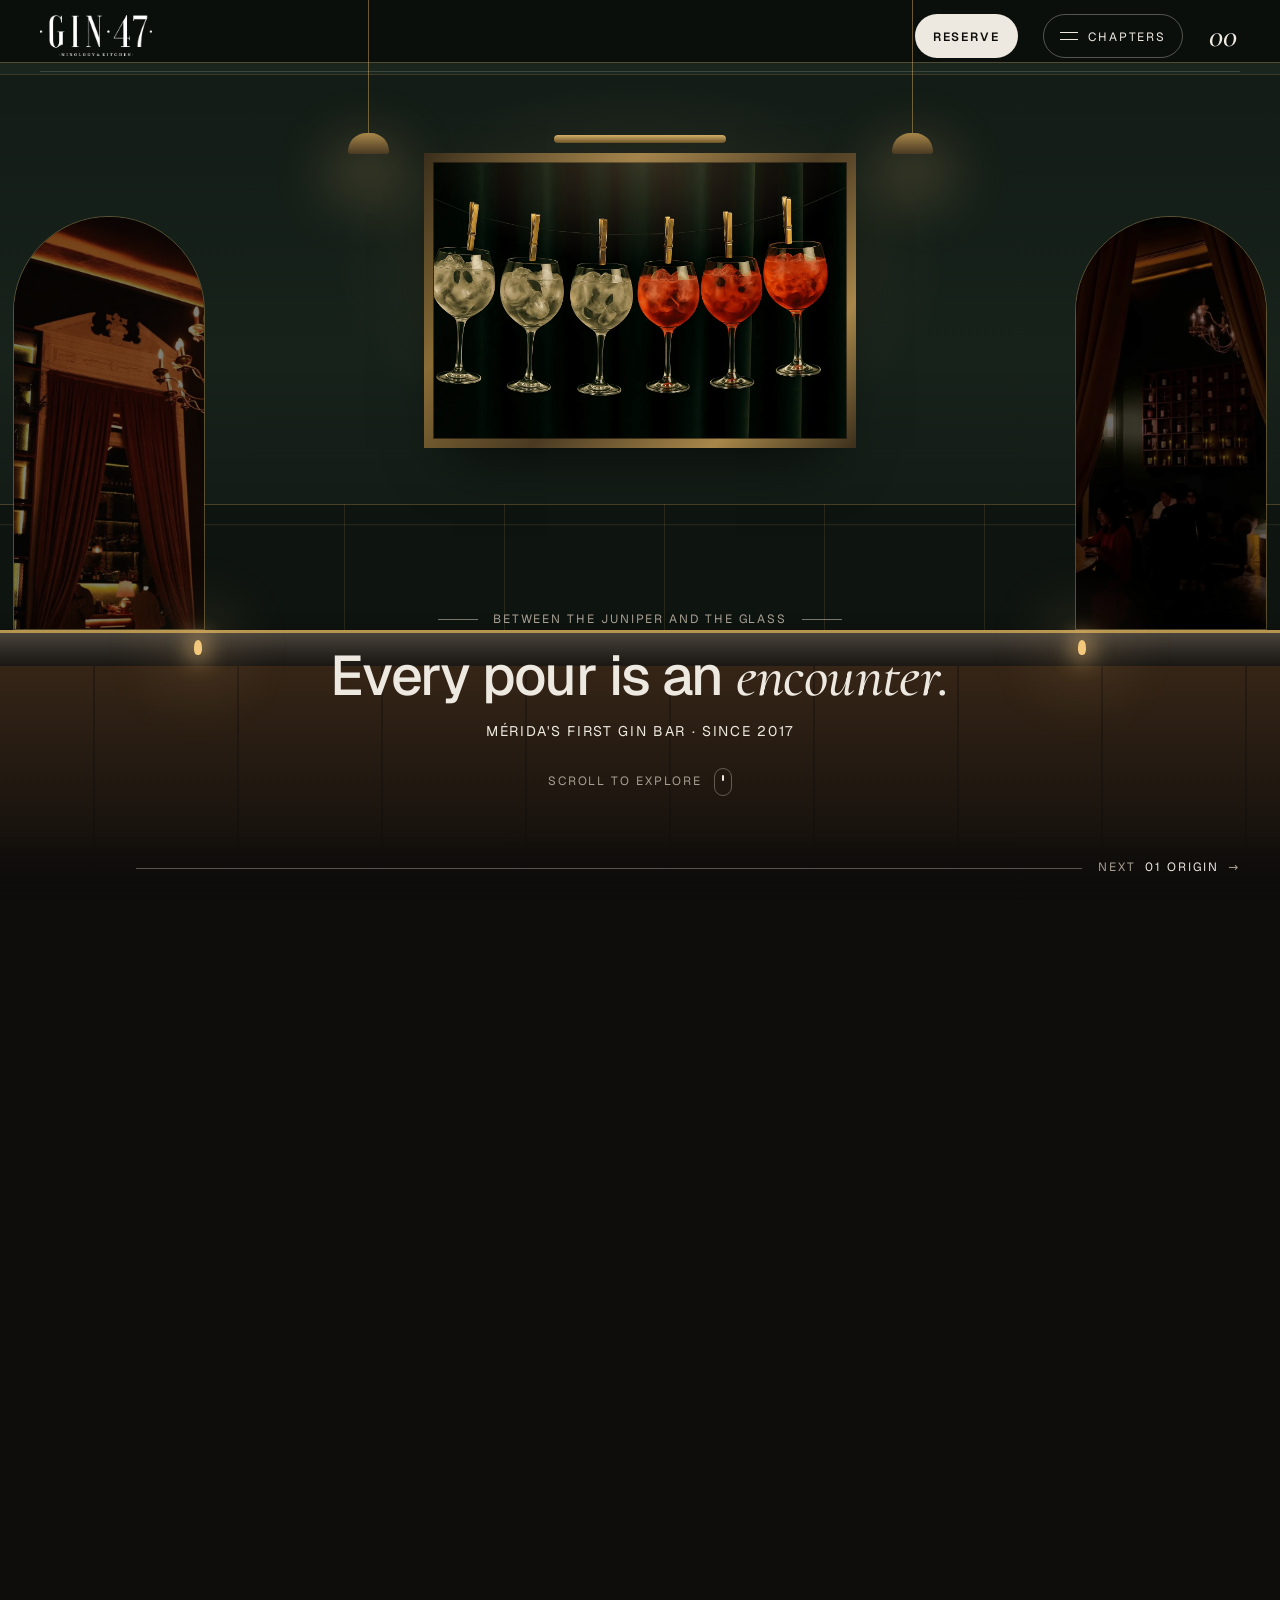
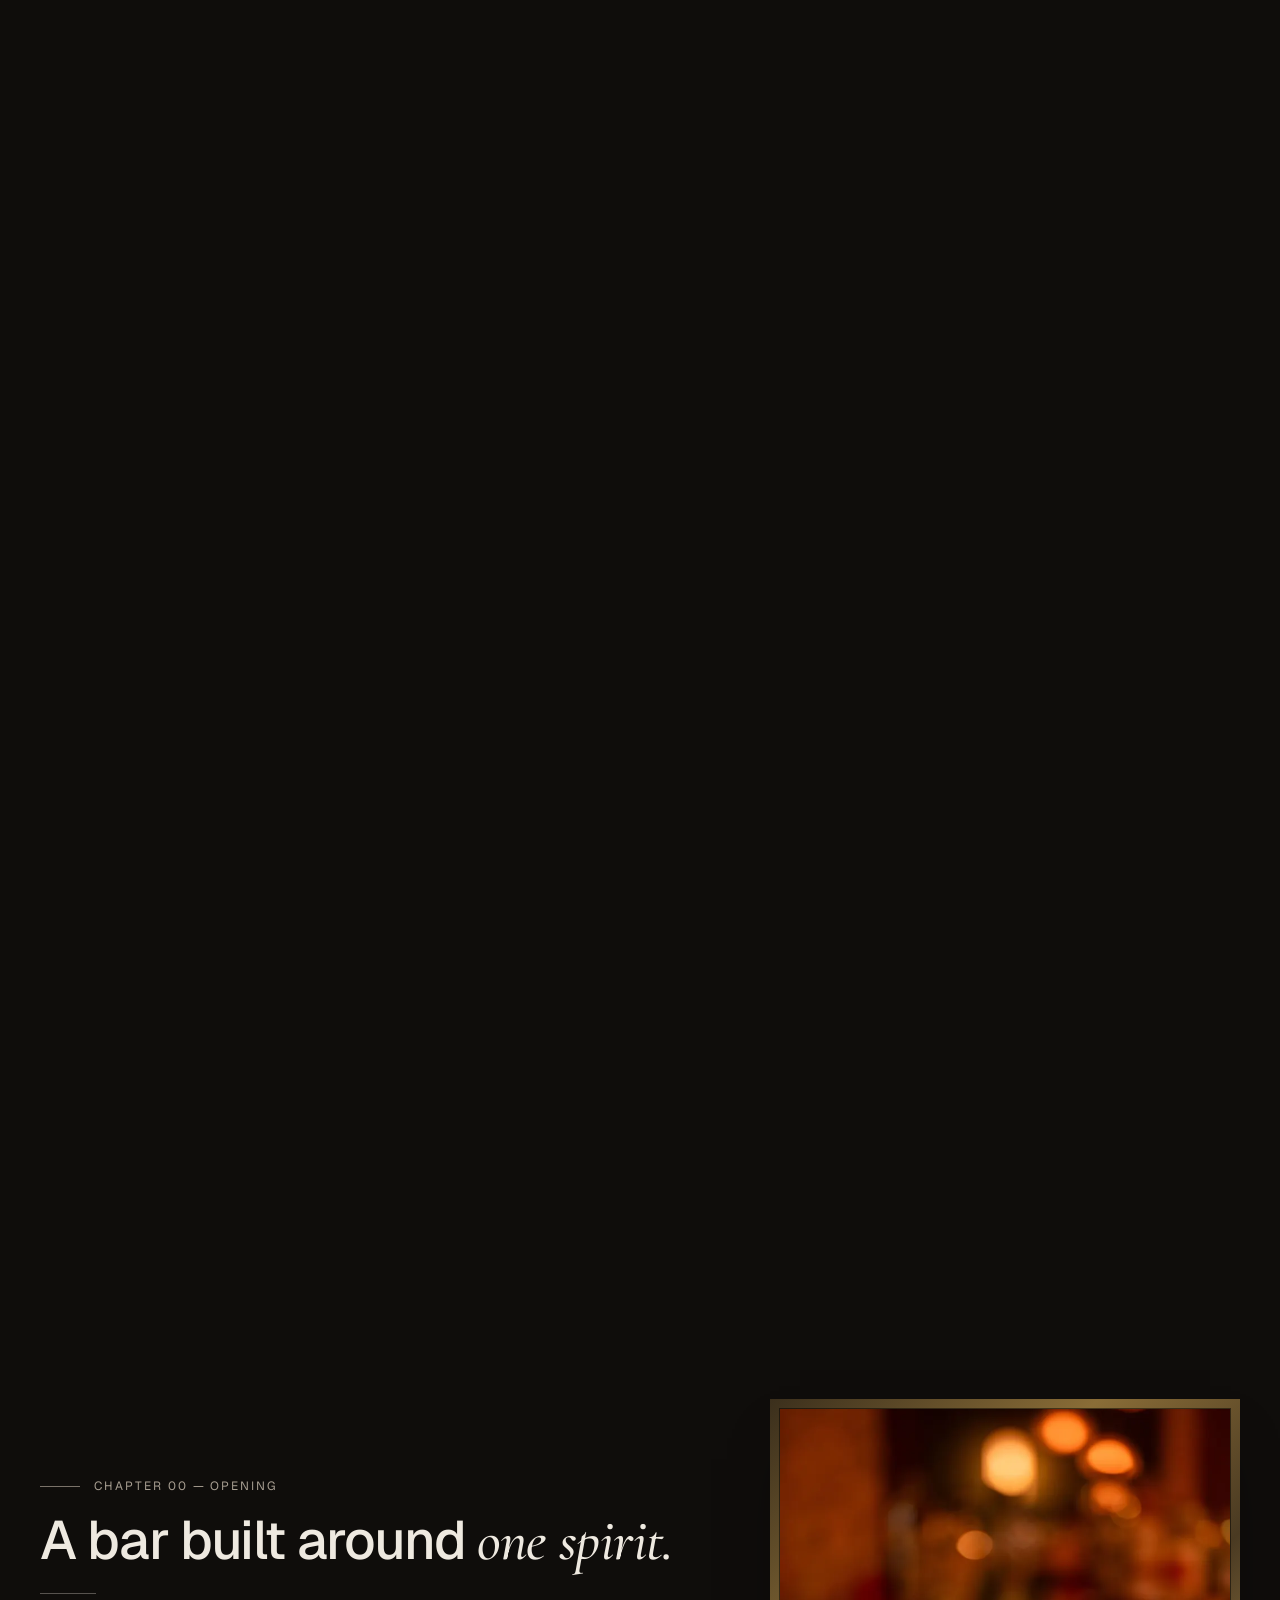
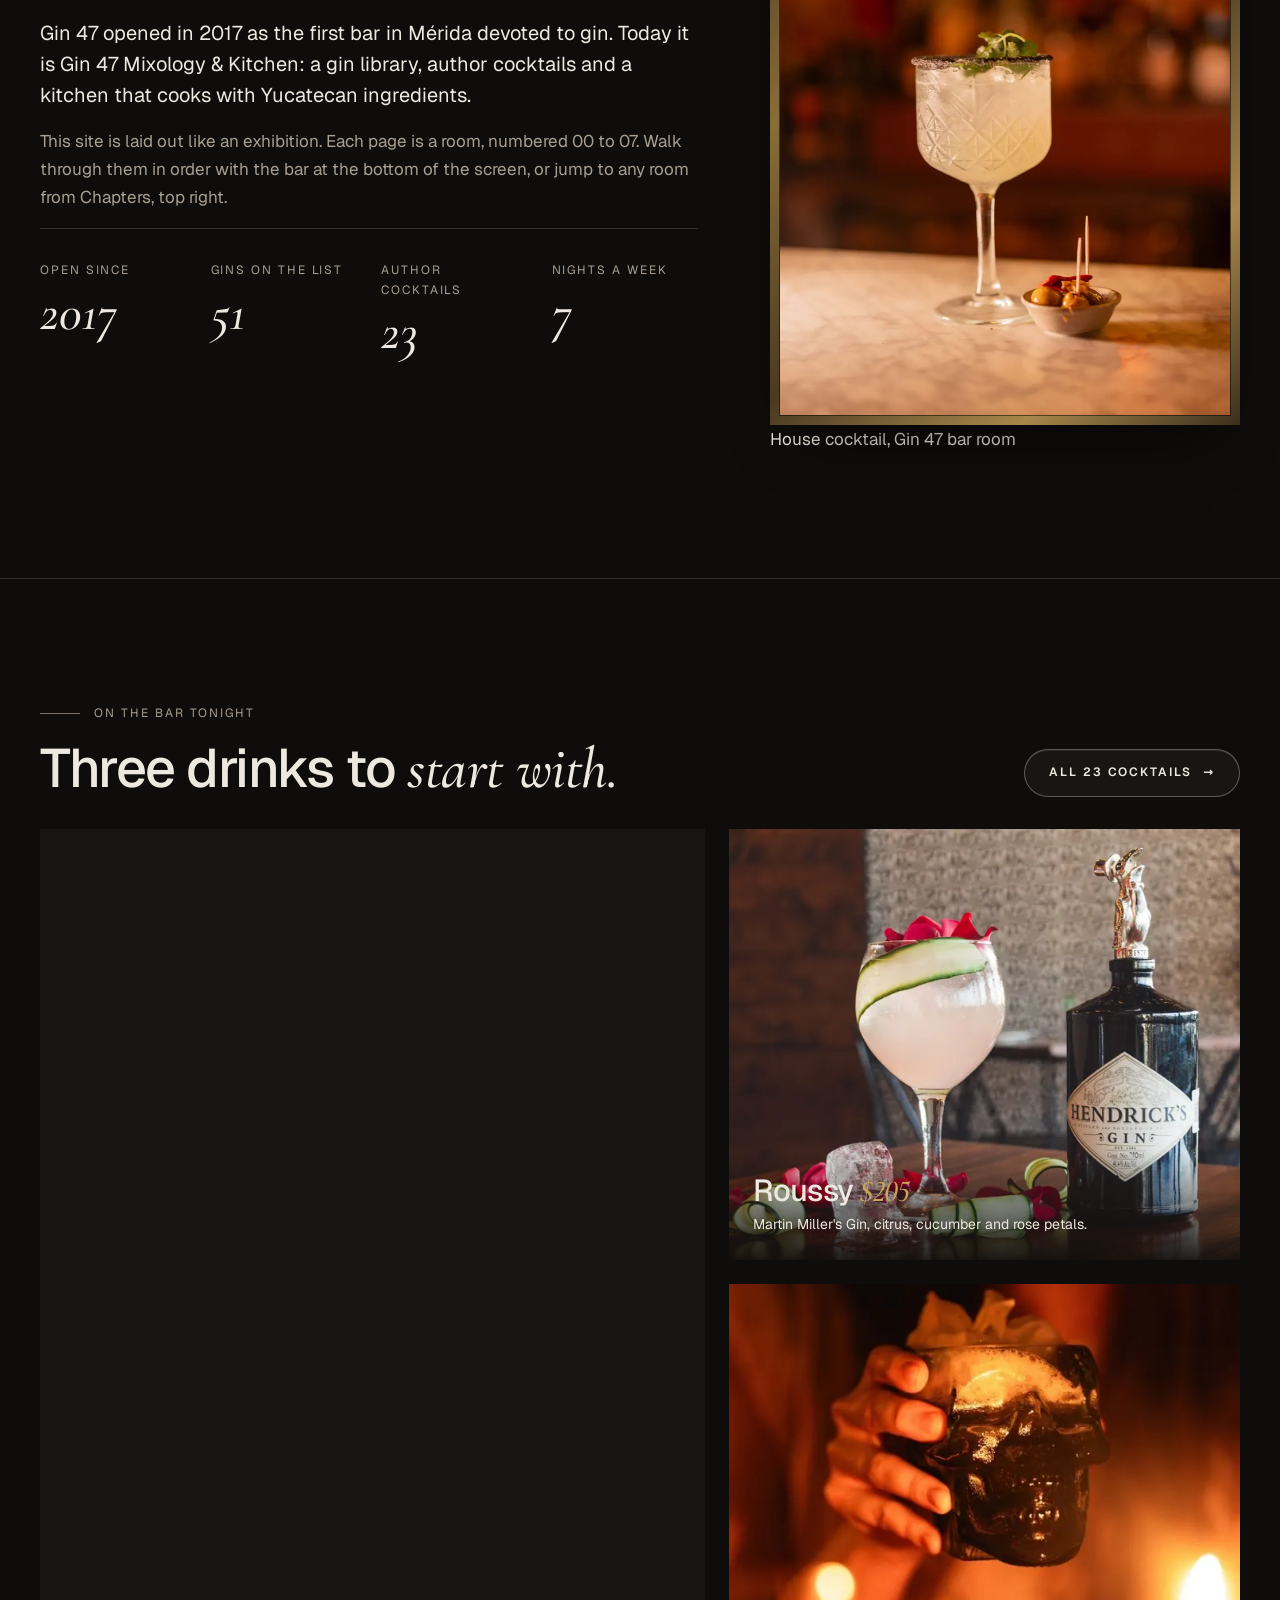
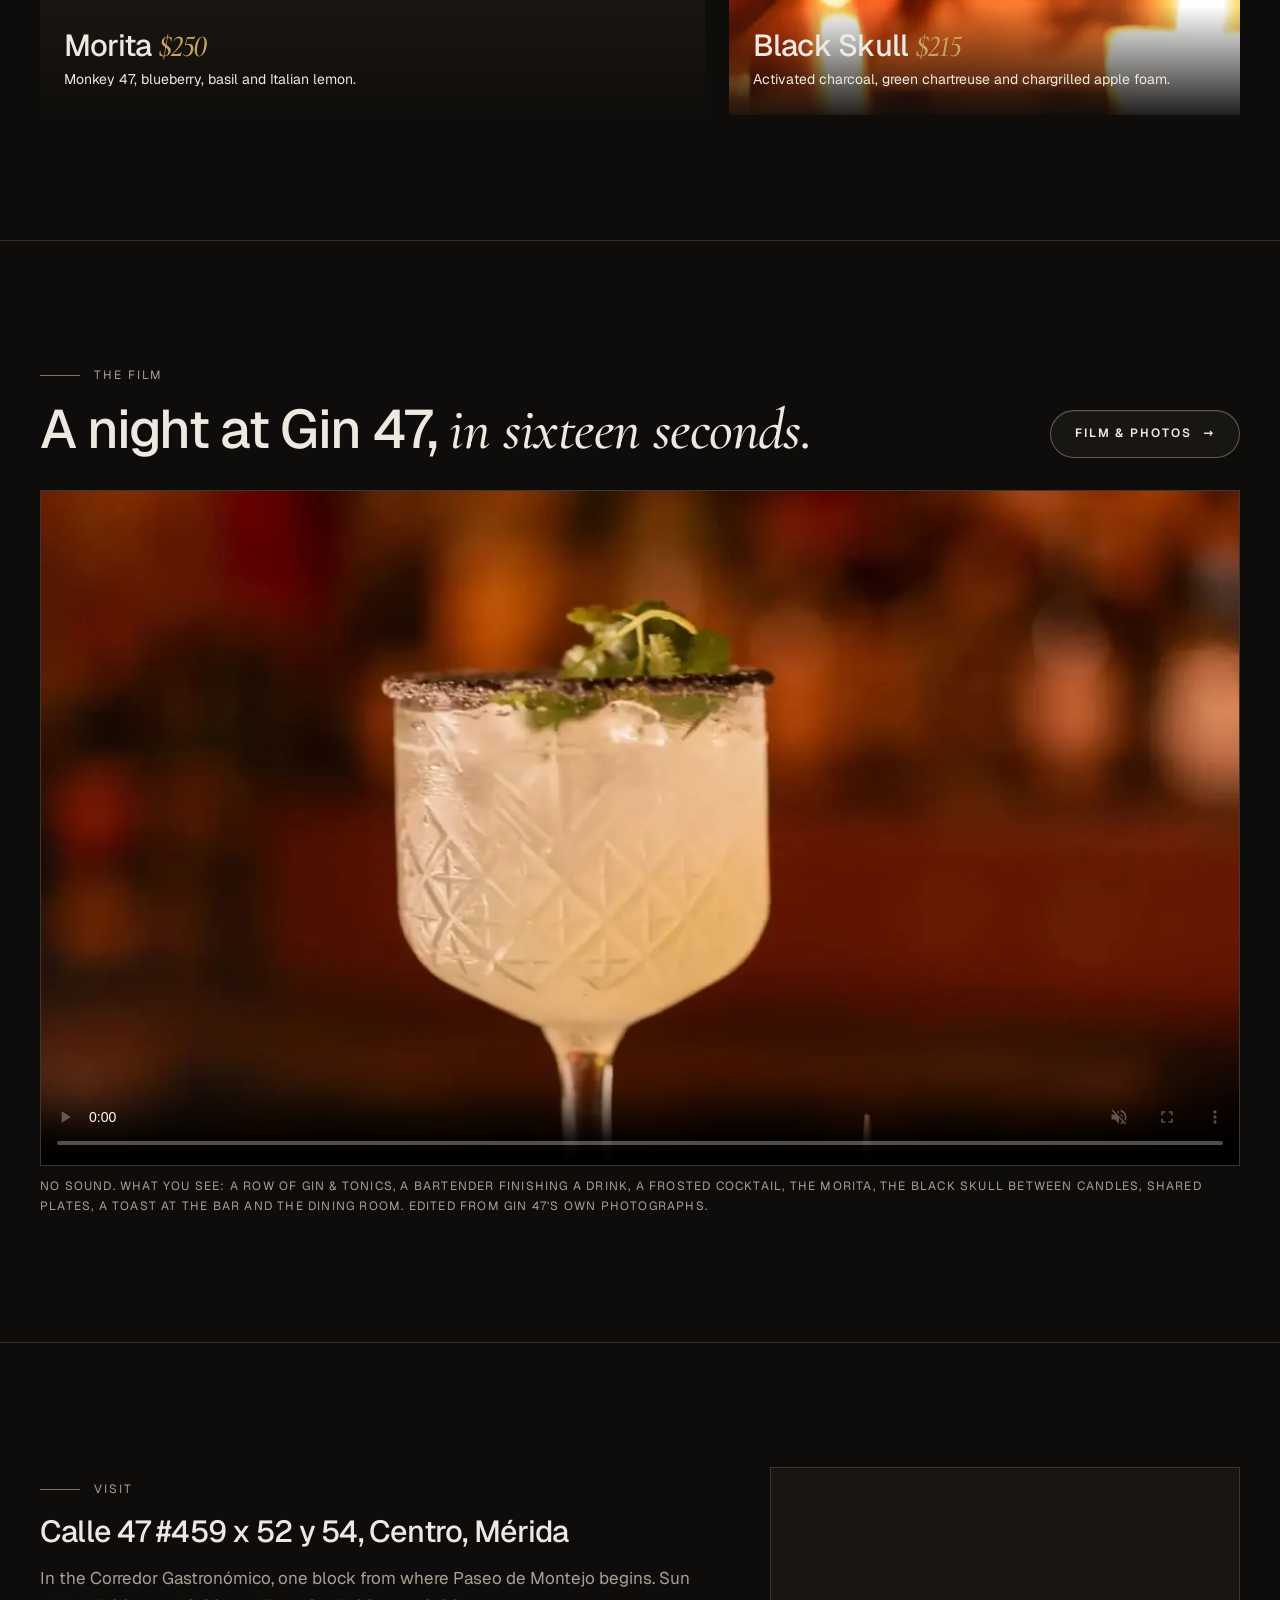
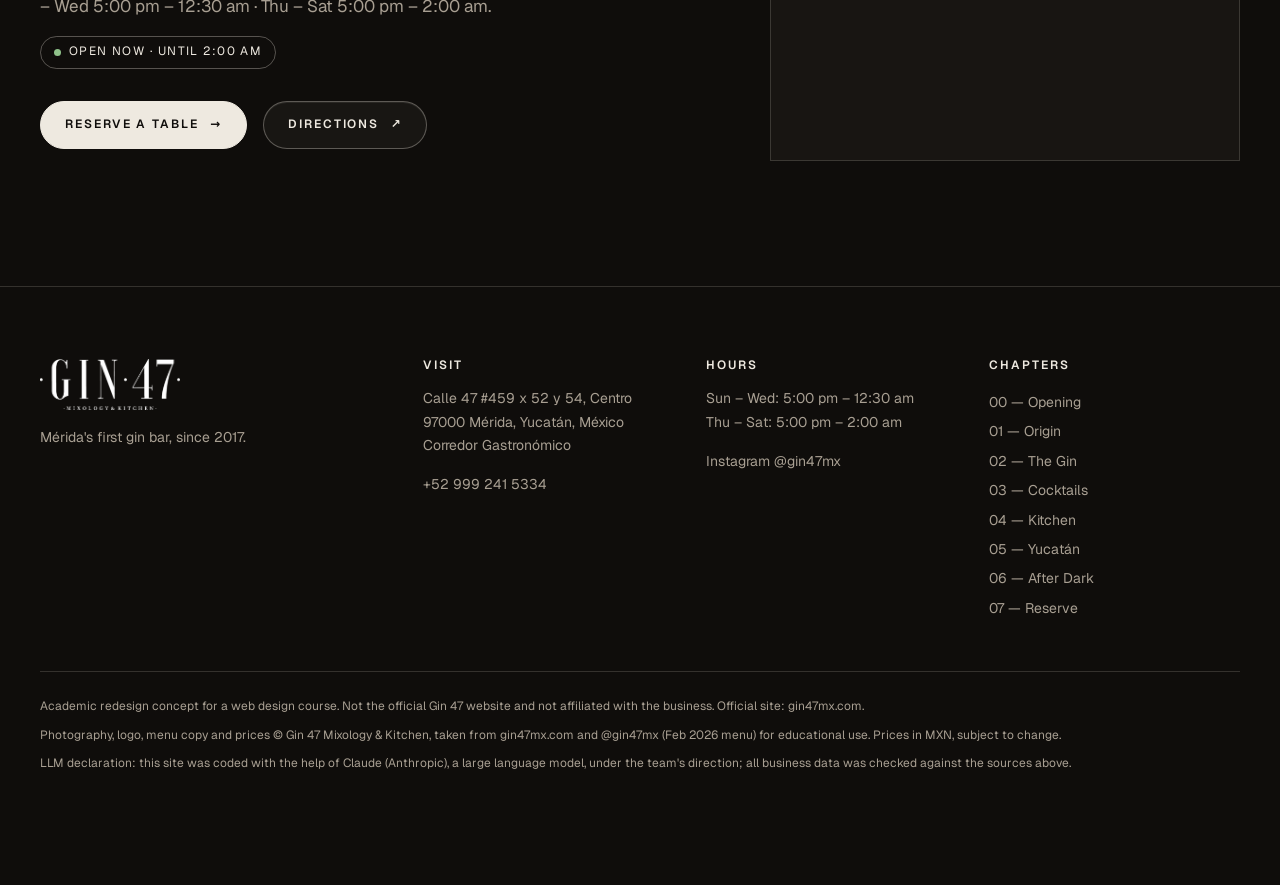
==== index.html @ bc549ab1 "Gin 47 website: 8-page course concept (HTML/CSS/JS)" ====
<!DOCTYPE html>
<html lang="en">
<head>
<meta charset="utf-8">
<meta name="viewport" content="width=device-width, initial-scale=1">
<meta name="robots" content="noindex"><!-- course concept: keep it out of search so it never competes with gin47mx.com -->
<title>Gin 47 — Mixology &amp; Kitchen in Mérida, Yucatán</title>
<meta name="description" content="Gin 47 is Mérida&#x27;s first gin bar, open since 2017: 51 gins, author cocktails and a kitchen on Calle 47, Corredor Gastronómico.">
<meta name="theme-color" content="#0f0d0b">
<meta property="og:title" content="Gin 47 — Mixology &amp; Kitchen in Mérida, Yucatán">
<meta property="og:description" content="Gin 47 is Mérida&#x27;s first gin bar, open since 2017: 51 gins, author cocktails and a kitchen on Calle 47, Corredor Gastronómico.">
<meta property="og:type" content="website">
<link rel="icon" href="img/favicon.png" type="image/png">
<link rel="preload" href="fonts/geist-var.woff2" as="font" type="font/woff2" crossorigin>
<link rel="stylesheet" href="css/styles.css">
<script>document.documentElement.classList.add('js');</script>
</head>
<body data-chapter="00">
<a class="skip-link" href="#main">Skip to content</a>
<div class="preloader" aria-hidden="true">
  <div class="preloader__top"><span>Gin 47®</span><span>Since 2017</span></div>
  <div class="preloader__inner">
    <p class="eyebrow eyebrow--both">Opening the bar</p>
    <p class="preloader__mark">Gin<em>·</em>47</p>
  </div>
  <p class="preloader__count"><span data-count>0</span><small>%</small></p>
</div>
<header class="site-header">
  <div class="container site-header__inner">
    <a class="brand" href="index.html" aria-label="Gin 47 Mixology &amp; Kitchen — home">
      <img src="img/logo.webp" width="589" height="213" alt="Gin 47 Mixology &amp; Kitchen">
    </a>
    <div class="header-right">
      <a class="header-cta" href="contact.html#reserve"><span data-roll>Reserve</span></a>
      <button class="menu-btn" type="button" aria-haspopup="dialog" aria-controls="chapter-index">
        <span class="menu-btn__icon" aria-hidden="true"></span> <span data-roll>Chapters</span>
      </button>
      <span class="chapter-no"><span class="visually-hidden">Chapter </span><span data-chapter-no>00</span><span class="visually-hidden"> of 07</span></span>
    </div>
  </div>
</header>

<dialog class="index-dialog" id="chapter-index" aria-labelledby="index-title">
  <div class="container">
    <div class="index-dialog__top">
      <p id="index-title" class="eyebrow" style="margin:0">The exhibition — 8 rooms</p>
      <button class="menu-btn" type="button" data-close>Close <span aria-hidden="true">&times;</span></button>
    </div>
    <nav aria-label="Chapters">
      <ol class="index-list">
<li><a href="index.html" aria-current="page"><span class="num">00</span><span class="title">Opening</span><span class="hint">The bar, tonight</span></a></li>
<li><a href="about.html"><span class="num">01</span><span class="title">Origin</span><span class="hint">Since 2017</span></a></li>
<li><a href="gin.html"><span class="num">02</span><span class="title">The Gin</span><span class="hint">Anatomy &amp; library</span></a></li>
<li><a href="cocktails.html"><span class="num">03</span><span class="title">Cocktails</span><span class="hint">Author drinks</span></a></li>
<li><a href="products.html"><span class="num">04</span><span class="title">Kitchen</span><span class="hint">Menu &amp; prices</span></a></li>
<li><a href="yucatan.html"><span class="num">05</span><span class="title">Yucatán</span><span class="hint">Local flavours</span></a></li>
<li><a href="gallery.html"><span class="num">06</span><span class="title">After Dark</span><span class="hint">Film &amp; photos</span></a></li>
<li><a href="contact.html"><span class="num">07</span><span class="title">Reserve</span><span class="hint">Table, map &amp; hours</span></a></li>
      </ol>
    </nav>
  </div>
</dialog>

<main id="main">
<section class="expo" data-expo aria-labelledby="hero-title">
  <div class="expo__stage">
    <!-- The bar room: a decorative scene built in CSS around a framed photo of the drinks -->
    <div class="room" aria-hidden="true">
      <div class="room__wall"></div>
      <div class="room__arch room__arch--l"><img src="img/curtain-door-800.webp" width="640" height="1139" alt=""></div>
      <div class="room__arch room__arch--r"><img src="img/curtain-room-800.webp" width="640" height="1136" alt=""></div>
      <span class="room__lamp"></span>
      <span class="room__lamp room__lamp--b"></span>
      <div class="room__frame gilt"><img src="img/glasses-line-1600.webp" width="1536" height="1024" alt="" fetchpriority="high"></div>
      <div class="room__bar">
        <div class="bar__top"></div>
        <div class="bar__front"><span class="bar__glow" style="left:18%"></span><span class="bar__glow" style="left:82%"></span></div>
      </div>
    </div>
    <div class="expo__veil" aria-hidden="true"></div>
    <div class="expo__copy">
      <p class="eyebrow eyebrow--both">Between the juniper and the glass</p>
      <h1 id="hero-title">Every pour is an <em>encounter.</em></h1>
      <p class="caps">Mérida's first gin bar · since 2017</p>
      <p class="scroll-cue" aria-hidden="true">Scroll to explore <span class="scroll-cue__mouse"></span></p>
    </div>
  </div>

  <div class="expo__intro">
    <div class="container">
      <p class="eyebrow eyebrow--both">The exhibition</p>
      <p class="expo__intro-text">Since 2017, one bar in Mérida's historic centre has been built around <em>one spirit.</em> Before the seven rooms, take one glass apart.</p>
    </div>
  </div>

  <section class="spec" aria-labelledby="plate-title">
    <div class="container spec__head">
      <p class="eyebrow">Plate I · Anatomy</p>
      <h2 id="plate-title" class="spec__title">The architecture of a <em>gin &amp; tonic.</em></h2>
    </div>
    <figure class="spec__box">
      <div class="spec__media"><img src="img/glass-anatomy.webp" width="320" height="720" alt="A balloon glass of red gin and tonic with ice and dark berries, hung from a gold clothespin" loading="lazy" decoding="async"></div>
      <div class="spec__marks" aria-hidden="true">
        <span class="mark" style="--x:84;--y:30">1</span>
        <span class="mark" style="--x:47;--y:34">2</span>
        <span class="mark" style="--x:28;--y:47">3</span>
        <span class="mark" style="--x:61;--y:44">4</span>
        <span class="mark" style="--x:50;--y:78">5</span>
      </div>
      <ol class="spec__parts">
        <li class="part part--r" style="--x:84;--y:30"><span class="part__line"></span><span class="part__text"><span class="num">01</span> <strong>The copa</strong><span class="part__note">A wide bowl for ice and aroma.</span></span></li>
        <li class="part part--l" style="--x:47;--y:34"><span class="part__line"></span><span class="part__text"><span class="num">02</span> <strong>Ice</strong><span class="part__note">Cold, hard and plenty of it.</span></span></li>
        <li class="part part--l" style="--x:28;--y:47"><span class="part__line"></span><span class="part__text"><span class="num">03</span> <strong>Gin &amp; tonic</strong><span class="part__note">Juniper leads; bitterness frames it.</span></span></li>
        <li class="part part--r" style="--x:61;--y:44"><span class="part__line"></span><span class="part__text"><span class="num">04</span> <strong>Botanicals</strong><span class="part__note">The garnish repeats what is in the bottle.</span></span></li>
        <li class="part part--r" style="--x:50;--y:78"><span class="part__line"></span><span class="part__text"><span class="num">05</span> <strong>The stem</strong><span class="part__note">Held here, the drink stays cold.</span></span></li>
      </ol>
    </figure>
  </section>

  <div class="expo__chapters">
    <h2 class="visually-hidden">The exhibition: seven rooms</h2>
    <ol>
      <li class="chap">
        <div class="chap__media"><img src="img/interior-1600.webp" srcset="img/interior-1600.webp 800w" sizes="100vw" width="800" height="800" alt="The Gin 47 dining room with a pink neon sign, crystal chandeliers and black-and-white patterned tiles" loading="lazy" decoding="async"></div>
        <div class="container chap__body">
          <div class="chap__head">
            <p class="eyebrow">Origin</p>
            <h3 class="chap__title">Here is where it all <em>started.</em></h3>
            <hr class="title-rule">
            <p class="caps">Mérida's first bar devoted to gin, open since 2017.</p>
          </div>
          <a class="chap__panel" href="about.html"><span class="eyebrow">Chapter 01</span><span class="chap__panel-title">Get to know the bar</span><span class="chap__open">Open <span aria-hidden="true">+</span></span><span class="chap__panel-note">The juniper berry, the beginning</span></a>
        </div>
      </li>
      <li class="chap">
        <div class="chap__media"><img src="img/gt-trio-1600.webp" srcset="img/gt-trio-800.webp 800w, img/gt-trio-1600.webp 1241w" sizes="100vw" width="1241" height="1241" alt="Three gin and tonics in balloon glasses on the bar, the front one red with ice and citrus" loading="lazy" decoding="async"></div>
        <div class="container chap__body">
          <div class="chap__head">
            <p class="eyebrow">The Gin</p>
            <h3 class="chap__title">A gin &amp; tonic is <em>an architecture.</em></h3>
            <hr class="title-rule">
            <p class="caps">Five elements decide every glass. 51 gins from 10 countries.</p>
          </div>
          <a class="chap__panel" href="gin.html"><span class="eyebrow">Chapter 02</span><span class="chap__panel-title">Anatomy &amp; library</span><span class="chap__open">Open <span aria-hidden="true">+</span></span><span class="chap__panel-note">Gin, botanicals, tonic, ice, the copa</span></a>
        </div>
      </li>
      <li class="chap">
        <div class="chap__media"><img src="img/morita-1600.webp" srcset="img/morita-800.webp 800w, img/morita-1600.webp 1600w" sizes="100vw" width="1600" height="2400" alt="The Morita cocktail: crushed ice crowned with blueberries and basil in a cut-glass tumbler" loading="lazy" decoding="async"></div>
        <div class="container chap__body">
          <div class="chap__head">
            <p class="eyebrow">Cocktails</p>
            <h3 class="chap__title">Twenty-three drinks, <em>signed.</em></h3>
            <hr class="title-rule">
            <p class="caps">Author cocktails on gin, mezcal and Yucatecan ingredients.</p>
          </div>
          <a class="chap__panel" href="cocktails.html"><span class="eyebrow">Chapter 03</span><span class="chap__panel-title">Pick a base</span><span class="chap__open">Open <span aria-hidden="true">+</span></span><span class="chap__panel-note">Filter by gin, mezcal, tequila</span></a>
        </div>
      </li>
      <li class="chap">
        <div class="chap__media"><img src="img/cover-spread-1600.webp" srcset="img/cover-spread-800.webp 800w, img/cover-spread-1600.webp 1600w" sizes="100vw" width="1600" height="609" alt="Shared plates along the bar: sliders, croquettes and a pink gin cocktail" loading="lazy" decoding="async"></div>
        <div class="container chap__body">
          <div class="chap__head">
            <p class="eyebrow">Kitchen</p>
            <h3 class="chap__title">A kitchen that <em>answers the bar.</em></h3>
            <hr class="title-rule">
            <p class="caps">34 plates to share, with prices in MXN.</p>
          </div>
          <a class="chap__panel" href="products.html"><span class="eyebrow">Chapter 04</span><span class="chap__panel-title">Read the menu</span><span class="chap__open">Open <span aria-hidden="true">+</span></span><span class="chap__panel-note">Entrees, specialties, desserts</span></a>
        </div>
      </li>
      <li class="chap">
        <div class="chap__media"><img src="img/tostones-1600.webp" srcset="img/tostones-1600.webp 640w" sizes="100vw" width="640" height="798" alt="Tuna tostones with grilled-xcatic avocado mousse on a wooden board, a candle behind" loading="lazy" decoding="async"></div>
        <div class="container chap__body">
          <div class="chap__head">
            <p class="eyebrow">Yucatán</p>
            <h3 class="chap__title">Yucatán, <em>in the glass.</em></h3>
            <hr class="title-rule">
            <p class="caps">Xcatic, queso de bola, salbutes, xtabentún, Katún.</p>
          </div>
          <a class="chap__panel" href="yucatan.html"><span class="eyebrow">Chapter 05</span><span class="chap__panel-title">Local flavours</span><span class="chap__open">Open <span aria-hidden="true">+</span></span><span class="chap__panel-note">Five specimen plates</span></a>
        </div>
      </li>
      <li class="chap">
        <div class="chap__media"><img src="img/bar-counter-1600.webp" srcset="img/bar-counter-800.webp 800w, img/bar-counter-1600.webp 1600w" sizes="100vw" width="1600" height="1599" alt="Gin cocktails glowing amber on the bar counter, bottles blurred behind" loading="lazy" decoding="async"></div>
        <div class="container chap__body">
          <div class="chap__head">
            <p class="eyebrow">After Dark</p>
            <h3 class="chap__title">The room, <em>after dark.</em></h3>
            <hr class="title-rule">
            <p class="caps">A short film and twelve photographs.</p>
          </div>
          <a class="chap__panel" href="gallery.html"><span class="eyebrow">Chapter 06</span><span class="chap__panel-title">Watch the night</span><span class="chap__open">Open <span aria-hidden="true">+</span></span><span class="chap__panel-note">Film and gallery</span></a>
        </div>
      </li>
      <li class="chap">
        <div class="chap__media"><img src="img/bar-sign-1600.webp" srcset="img/bar-sign-800.webp 800w, img/bar-sign-1600.webp 1440w" sizes="100vw" width="1440" height="1439" alt="The Gin 47 bar at night, its round sign glowing above the backlit shelves" loading="lazy" decoding="async"></div>
        <div class="container chap__body">
          <div class="chap__head">
            <p class="eyebrow">Reserve</p>
            <h3 class="chap__title">This is what we <em>pour.</em></h3>
            <hr class="title-rule">
            <p class="caps">Calle 47 #459, Centro · every night from 5:00 pm.</p>
          </div>
          <a class="chap__panel" href="contact.html"><span class="eyebrow">Chapter 07</span><span class="chap__panel-title">Book a table</span><span class="chap__open">Open <span aria-hidden="true">+</span></span><span class="chap__panel-note">Form, hours and map</span></a>
        </div>
      </li>
    </ol>
  </div>
</section>

<section class="section" aria-labelledby="intro-title">
  <div class="container split split--center">
    <div>
      <p class="eyebrow" data-reveal>Chapter 00 — Opening</p>
      <h2 id="intro-title" class="h2" data-reveal>A bar built around <em>one spirit.</em></h2>
      <hr class="title-rule">
      <p class="lead" data-reveal>Gin 47 opened in 2017 as the first bar in Mérida devoted to gin. Today it is Gin 47 Mixology &amp; Kitchen: a gin library, author cocktails and a kitchen that cooks with Yucatecan ingredients.</p>
      <p class="muted" data-reveal>This site is laid out like an exhibition. Each page is a room, numbered 00 to 07. Walk through them in order with the bar at the bottom of the screen, or jump to any room from Chapters, top right.</p>
      <dl class="facts" data-reveal>
        <div class="fact"><dt>Open since</dt><dd>2017</dd></div>
        <div class="fact"><dt>Gins on the list</dt><dd>51</dd></div>
        <div class="fact"><dt>Author cocktails</dt><dd>23</dd></div>
        <div class="fact"><dt>Nights a week</dt><dd>7</dd></div>
      </dl>
    </div>
    <figure data-reveal>
      <div class="gilt frame frame--tall">
        <img src="img/bokeh-cocktail-1600.webp" srcset="img/bokeh-cocktail-800.webp 800w, img/bokeh-cocktail-1600.webp 1600w" sizes="(min-width: 900px) 40vw, 100vw" width="1600" height="2400" alt="A frosted gin cocktail with a mint garnish on a marble table, warm bar lights blurred behind it" loading="lazy" decoding="async">
      </div>
      <figcaption>House cocktail, Gin 47 bar room</figcaption>
    </figure>
  </div>
</section>

<section class="section" aria-labelledby="tonight-title">
  <div class="container">
    <div class="menu-head">
      <div>
        <p class="eyebrow">On the bar tonight</p>
        <h2 id="tonight-title" class="h2">Three drinks to <em>start with.</em></h2>
      </div>
      <a class="btn" href="cocktails.html">All 23 cocktails <span class="arrow" aria-hidden="true">&rarr;</span></a>
    </div>
    <div class="spotlight">
      <a class="spot" href="cocktails.html#morita" data-reveal>
        <img src="img/morita-1600.webp" srcset="img/morita-800.webp 800w, img/morita-1600.webp 1600w" sizes="(min-width: 900px) 55vw, 100vw" width="1600" height="2400" alt="Morita cocktail: crushed ice topped with fresh blueberries and basil leaves in a cut-glass tumbler" loading="lazy" decoding="async">
        <div class="spot__body"><h3>Morita <span class="num">$250</span></h3><p>Monkey 47, blueberry, basil and Italian lemon.</p></div>
      </a>
      <a class="spot" href="cocktails.html#roussy" data-reveal style="--i:1">
        <img src="img/roussy-1600.webp" srcset="img/roussy-800.webp 800w, img/roussy-1600.webp 1600w" sizes="(min-width: 900px) 40vw, 100vw" width="1600" height="1087" alt="Roussy cocktail: pale pink gin drink with cucumber ribbon and rose petals next to a bottle of Hendrick's" loading="lazy" decoding="async">
        <div class="spot__body"><h3>Roussy <span class="num">$205</span></h3><p>Martin Miller's Gin, citrus, cucumber and rose petals.</p></div>
      </a>
      <a class="spot" href="cocktails.html#black-skull" data-reveal style="--i:2">
        <img src="img/black-skull-1600.webp" srcset="img/black-skull-1600.webp 640w" sizes="(min-width: 900px) 40vw, 100vw" width="640" height="798" alt="A hand holds the Black Skull cocktail, served in a black skull-shaped glass between lit candles" loading="lazy" decoding="async">
        <div class="spot__body"><h3>Black Skull <span class="num">$215</span></h3><p>Activated charcoal, green chartreuse and chargrilled apple foam.</p></div>
      </a>
    </div>
  </div>
</section>

<section class="section" aria-labelledby="home-film-title">
  <div class="container">
    <div class="menu-head">
      <div>
        <p class="eyebrow">The film</p>
        <h2 id="home-film-title" class="h2">A night at Gin 47, <em>in sixteen seconds.</em></h2>
      </div>
      <a class="btn" href="gallery.html">Film &amp; photos <span class="arrow" aria-hidden="true">&rarr;</span></a>
    </div>
    <figure data-reveal>
      <div class="video-frame">
        <video controls playsinline muted preload="metadata" poster="video/gin47-night-poster.webp" width="1280" height="720" aria-describedby="home-film-desc">
          <source src="video/gin47-night.mp4" type="video/mp4">
          Your browser cannot play this video. <a href="video/gin47-night.mp4">Download the film (MP4, 1.6 MB)</a>.
        </video>
      </div>
      <figcaption id="home-film-desc" class="caption">No sound. What you see: a row of gin &amp; tonics, a bartender finishing a drink, a frosted cocktail, the Morita, the Black Skull between candles, shared plates, a toast at the bar and the dining room. Edited from Gin 47's own photographs.</figcaption>
    </figure>
  </div>
</section>

<section class="section" aria-labelledby="visit-title">
  <div class="container split split--center">
    <div>
      <p class="eyebrow">Visit</p>
      <h2 id="visit-title" class="h3">Calle 47 #459 x 52 y 54, Centro, Mérida</h2>
      <p class="muted" style="margin-top:var(--s-2)">In the Corredor Gastronómico, one block from where Paseo de Montejo begins. Sun – Wed 5:00 pm – 12:30 am · Thu – Sat 5:00 pm – 2:00 am.</p>
      <p><span class="status-pill" data-open-status>Hours in Mérida time</span></p>
      <div class="btn-row">
        <a class="btn btn--solid" href="contact.html#reserve">Reserve a table <span class="arrow" aria-hidden="true">&rarr;</span></a>
        <a class="btn" href="https://www.google.com/maps/search/?api=1&amp;query=Gin%2047%20Calle%2047%20459%20Centro%20M%C3%A9rida%20Yucat%C3%A1n" rel="noopener" target="_blank">Directions <span class="arrow" aria-hidden="true">&nearr;</span><span class="visually-hidden"> (opens in a new tab)</span></a>
      </div>
    </div>
    <div class="map">
      <iframe title="Map: Gin 47, Calle 47 #459 between 52 and 54, Centro, Mérida" src="https://maps.google.com/maps?q=Gin%2047%2C%20Calle%2047%20459%2C%20Centro%2C%2097000%20M%C3%A9rida%2C%20Yuc.&amp;t=m&amp;z=17&amp;output=embed" loading="lazy" referrerpolicy="no-referrer-when-downgrade" allowfullscreen></iframe>
    </div>
  </div>
</section>

</main>

<footer class="site-footer">
  <div class="container">
    <div class="footer-grid">
      <div>
        <img class="logo" src="img/logo.webp" width="589" height="213" alt="Gin 47 Mixology &amp; Kitchen" loading="lazy">
        <p>Mérida's first gin bar, since 2017.</p>
      </div>
      <div>
        <h2>Visit</h2>
        <address>Calle 47 #459 x 52 y 54, Centro<br>97000 Mérida, Yucatán, México<br>Corredor Gastronómico</address>
        <p style="margin-top:1rem"><a href="tel:+529992415334">+52&nbsp;999&nbsp;241&nbsp;5334</a></p>
      </div>
      <div>
        <h2>Hours</h2>
        <p>Sun – Wed: 5:00 pm – 12:30 am<br>Thu – Sat: 5:00 pm – 2:00 am</p>
        <p><a href="https://www.instagram.com/gin47mx/" rel="noopener" target="_blank">Instagram @gin47mx<span class="visually-hidden"> (opens in a new tab)</span></a></p>
      </div>
      <nav aria-label="Footer">
        <h2>Chapters</h2>
        <ul>
<li><a href="index.html">00 — Opening</a></li>
<li><a href="about.html">01 — Origin</a></li>
<li><a href="gin.html">02 — The Gin</a></li>
<li><a href="cocktails.html">03 — Cocktails</a></li>
<li><a href="products.html">04 — Kitchen</a></li>
<li><a href="yucatan.html">05 — Yucatán</a></li>
<li><a href="gallery.html">06 — After Dark</a></li>
<li><a href="contact.html">07 — Reserve</a></li>
        </ul>
      </nav>
    </div>
    <div class="footer-legal">
      <p>Academic redesign concept for a web design course. Not the official Gin 47 website and not affiliated with the business. Official site: <a href="https://gin47mx.com/" rel="noopener" target="_blank">gin47mx.com<span class="visually-hidden"> (opens in a new tab)</span></a>.</p>
      <p>Photography, logo, menu copy and prices © Gin 47 Mixology &amp; Kitchen, taken from gin47mx.com and @gin47mx (Feb 2026 menu) for educational use. Prices in MXN, subject to change.</p>
      <p>LLM declaration: this site was coded with the help of Claude (Anthropic), a large language model, under the team's direction; all business data was checked against the sources above.</p>
    </div>
  </div>
</footer>

<nav class="chapter-bar" aria-label="Previous and next chapter">
  <div class="container chapter-bar__inner">
    <span class="placeholder"></span>
    <div class="chapter-bar__track" aria-hidden="true"><div class="chapter-bar__fill"></div></div>
    <a href="about.html" rel="next">Next <span class="label">01 Origin</span> <span aria-hidden="true">&rarr;</span></a>
  </div>
</nav>

<script src="js/vendor/gsap.min.js" defer></script>
<script src="js/vendor/ScrollTrigger.min.js" defer></script>
<script src="js/vendor/lenis.min.js" defer></script>
<script src="js/main.js" defer></script>
</body>
</html>
---- css/styles.css ----
/* =========================================================
   GIN 47 — "The Gin Exhibition"
   One stylesheet for all 8 chapters. Tokens first, then
   base, layout, components, page-specific blocks.
   ========================================================= */

/* ---------- Fonts (self-hosted so the zip works offline) ---------- */
@font-face {
  font-family: "Geist";
  src: url("../fonts/geist-var.woff2") format("woff2");
  font-weight: 100 900;
  font-display: swap;
}
@font-face {
  font-family: "Cormorant Garamond";
  src: url("../fonts/cormorant-500.woff2") format("woff2");
  font-weight: 500;
  font-display: swap;
}
@font-face {
  font-family: "Cormorant Garamond";
  src: url("../fonts/cormorant-500-italic.woff2") format("woff2");
  font-weight: 500;
  font-style: italic;
  font-display: swap;
}

/* ---------- Tokens ---------- */
:root {
  /* colour: warm night + one accent (logo gold). Contrast notes in docs/ */
  --ink: #0f0d0b;          /* page background, warm off-black */
  --ink-2: #181512;        /* raised surfaces */
  --ink-3: #231f1a;        /* hover surfaces */
  --bone: #eee9e0;         /* main text on ink (15.9:1) */
  --mute: #a89f92;         /* secondary text on ink (7.4:1) */
  --gold: #c9a45c;         /* accent: numbers, rules, focus (8.3:1 on ink) */
  --gold-ink: #6b5226;     /* gold text on paper (5.9:1 on --paper) */
  --paper: #e7dfd1;        /* menu "kraft" sheets */
  --paper-ink: #2a2117;    /* text on paper (12.6:1) */
  --paper-mute: #5d5143;   /* secondary on paper (6.1:1) */
  --rule: rgba(238, 233, 224, 0.16);
  --rule-strong: rgba(238, 233, 224, 0.32);
  --error: #f0a08c;        /* 8.6:1 on ink */

  /* type */
  --sans: "Geist", system-ui, -apple-system, "Segoe UI", sans-serif;
  --serif: "Cormorant Garamond", Georgia, "Times New Roman", serif;
  --fs-xs: 0.75rem;
  --fs-sm: 0.875rem;
  --fs-base: 1.0625rem;
  --fs-lg: 1.25rem;
  --fs-h4: 1.125rem;
  --fs-h3: clamp(1.4rem, 1.1rem + 1vw, 1.9rem);
  --fs-h2: clamp(2rem, 1.3rem + 2.6vw, 3.6rem);
  --fs-h1: clamp(2.5rem, 1.5rem + 4.2vw, 5.2rem);
  --track-caps: 0.16em;

  /* space (8pt) */
  --s-1: 0.5rem;
  --s-2: 1rem;
  --s-3: 1.5rem;
  --s-4: 2rem;
  --s-5: 3rem;
  --s-6: 4.5rem;
  --s-7: 7rem;
  --gutter: clamp(1rem, 0.5rem + 2.5vw, 3rem);
  --max: 1320px;
  --header-h: 72px;
  --nav-h: 64px;

  --ease: cubic-bezier(0.16, 1, 0.3, 1);
  --radius-pill: 999px;
}

/* ---------- Base ---------- */
*, *::before, *::after { box-sizing: border-box; }
html { -webkit-text-size-adjust: 100%; scroll-padding-top: calc(var(--header-h) + 1rem); }
html.lenis, html.lenis body { height: auto; }
.lenis.lenis-smooth { scroll-behavior: auto !important; }
body {
  margin: 0;
  background: var(--ink);
  color: var(--bone);
  font: 400 var(--fs-base)/1.65 var(--sans);
  -webkit-font-smoothing: antialiased;
  text-rendering: optimizeLegibility;
  padding-bottom: var(--nav-h);
}
img, video, canvas, iframe { display: block; max-width: 100%; }
img { height: auto; }
a { color: inherit; text-underline-offset: 0.2em; text-decoration-thickness: 1px; }
a:hover { color: var(--gold); }
button, input, select, textarea { font: inherit; color: inherit; }
h1, h2, h3, h4 { margin: 0; font-weight: 500; line-height: 1.05; letter-spacing: -0.025em; text-wrap: balance; }
p { margin: 0 0 var(--s-2); max-width: 62ch; text-wrap: pretty; }
ul, ol { margin: 0; padding: 0; list-style: none; }
em, .serif { font-family: var(--serif); font-style: italic; font-weight: 500; letter-spacing: -0.01em; }
h1 em, h2 em, h3 em { font-size: 1.08em; line-height: 0.9; }
::selection { background: var(--gold); color: var(--ink); }

:focus-visible { outline: 2px solid var(--gold); outline-offset: 3px; border-radius: 2px; }

.skip-link {
  position: fixed; left: var(--s-2); top: -100px; z-index: 100;
  background: var(--bone); color: var(--ink); padding: 0.6rem 1rem; text-decoration: none; font-weight: 600;
}
.skip-link:focus { top: var(--s-2); }

.visually-hidden {
  position: absolute !important; width: 1px; height: 1px; padding: 0; margin: -1px;
  overflow: hidden; clip: rect(0 0 0 0); white-space: nowrap; border: 0;
}

/* ---------- Typography helpers ---------- */
.eyebrow {
  display: flex; align-items: center; gap: 0.9rem;
  font-size: var(--fs-xs); letter-spacing: var(--track-caps); text-transform: uppercase;
  color: var(--mute); margin: 0 0 var(--s-2);
}
.eyebrow::before { content: ""; width: 2.5rem; height: 1px; background: currentColor; opacity: 0.7; }
.eyebrow--both::after { content: ""; width: 2.5rem; height: 1px; background: currentColor; opacity: 0.7; }
.caps {
  font-size: var(--fs-sm); letter-spacing: 0.12em; text-transform: uppercase; line-height: 1.7; max-width: 46ch;
}
.lead { font-size: var(--fs-lg); line-height: 1.55; color: var(--bone); }
.muted { color: var(--mute); }
.num { font-family: var(--serif); font-style: italic; color: var(--gold); font-variant-numeric: lining-nums; }
.h1 { font-size: var(--fs-h1); }
.h2 { font-size: var(--fs-h2); }
.h3 { font-size: var(--fs-h3); }
.title-rule { width: 3.5rem; height: 1px; background: var(--rule-strong); margin: var(--s-3) 0; border: 0; }

/* ---------- Layout ---------- */
.container { width: min(100% - 2 * var(--gutter), var(--max)); margin-inline: auto; }
.section { padding-block: clamp(4rem, 3rem + 6vw, 9rem); position: relative; }
.section--tight { padding-block: clamp(3rem, 2rem + 3vw, 5rem); }
.section + .section { border-top: 1px solid var(--rule); }
.split { display: grid; gap: var(--s-5); align-items: start; }
.stack > * + * { margin-top: var(--s-3); }
@media (min-width: 900px) {
  .split { grid-template-columns: 7fr 5fr; gap: var(--s-6); }
  .split--rev { grid-template-columns: 5fr 7fr; }
  .split--center { align-items: center; }
}

/* ---------- Header (fixed, like the exhibition frame) ---------- */
.site-header {
  position: fixed; inset: 0 0 auto 0; z-index: 40; height: var(--header-h);
  transition: background-color 0.4s var(--ease);
}
.site-header.is-scrolled { background: rgba(15, 13, 11, 0.82); backdrop-filter: blur(10px); -webkit-backdrop-filter: blur(10px); }
.site-header__inner {
  height: 100%; display: flex; align-items: center; justify-content: space-between; gap: var(--s-2);
  border-bottom: 1px solid var(--rule);
}
.brand { display: inline-flex; align-items: center; }
.brand img { width: 112px; height: auto; }
.header-right { display: flex; align-items: center; gap: clamp(0.75rem, 2vw, 2rem); }
.chapter-no { font-family: var(--serif); font-style: italic; font-size: 2rem; line-height: 1; color: var(--bone); min-width: 2ch; text-align: right; }
.menu-btn {
  display: inline-flex; align-items: center; gap: 0.6rem; background: none; border: 1px solid var(--rule-strong);
  border-radius: var(--radius-pill); padding: 0.55rem 1rem; min-height: 44px; cursor: pointer;
  font-size: var(--fs-xs); letter-spacing: var(--track-caps); text-transform: uppercase;
  transition: border-color 0.3s, background-color 0.3s;
}
.menu-btn:hover { border-color: var(--gold); }
.menu-btn__icon { width: 18px; height: 8px; position: relative; }
.menu-btn__icon::before, .menu-btn__icon::after { content: ""; position: absolute; left: 0; right: 0; height: 1px; background: currentColor; }
.menu-btn__icon::before { top: 0; } .menu-btn__icon::after { bottom: 0; }
.header-cta { display: none; }
@media (min-width: 720px) {
  .header-cta {
    display: inline-flex; align-items: center; min-height: 44px; padding: 0.55rem 1.1rem; border-radius: var(--radius-pill);
    background: var(--bone); color: var(--ink); text-decoration: none;
    font-size: var(--fs-xs); letter-spacing: var(--track-caps); text-transform: uppercase; font-weight: 600;
  }
  .header-cta:hover { background: var(--gold); color: var(--ink); }
}

/* ---------- Chapter index (full-screen <dialog>) ---------- */
.index-dialog {
  width: 100%; max-width: none; height: 100%; max-height: none; margin: 0; padding: 0; border: 0;
  background: var(--ink); color: var(--bone);
}
.index-dialog::backdrop { background: rgba(15, 13, 11, 0.6); }
.index-dialog[open] { animation: fade-in 0.45s var(--ease); }
.index-dialog__top { height: var(--header-h); display: flex; align-items: center; justify-content: space-between; border-bottom: 1px solid var(--rule); }
.index-list { counter-reset: none; padding-block: var(--s-4); }
.index-list li { border-bottom: 1px solid var(--rule); }
.index-list a {
  display: grid; grid-template-columns: 3.5rem 1fr auto; align-items: baseline; gap: var(--s-2);
  padding: clamp(0.7rem, 1.6vh, 1.2rem) 0; text-decoration: none;
}
.index-list .num { font-size: 1.6rem; }
.index-list .title { font-size: clamp(1.6rem, 1rem + 3vw, 3.2rem); letter-spacing: -0.03em; line-height: 1.05; }
.index-list .hint { font-size: var(--fs-xs); letter-spacing: var(--track-caps); text-transform: uppercase; color: var(--mute); display: none; }
@media (min-width: 720px) { .index-list .hint { display: block; } }
.index-list a:hover .title, .index-list a[aria-current="page"] .title { color: var(--gold); }
.index-list a[aria-current="page"] .hint::after { content: " — you are here"; }

/* ---------- Bottom chapter bar (PREVIOUS / NEXT) ---------- */
.chapter-bar {
  position: fixed; inset: auto 0 0 0; z-index: 40; height: var(--nav-h);
  background: linear-gradient(to top, rgba(15, 13, 11, 0.95) 40%, rgba(15, 13, 11, 0));
}
.chapter-bar__inner { height: 100%; display: flex; align-items: center; gap: var(--s-2); }
.chapter-bar a {
  display: inline-flex; align-items: center; gap: 0.6rem; min-height: 44px; white-space: nowrap; text-decoration: none;
  font-size: var(--fs-xs); letter-spacing: var(--track-caps); text-transform: uppercase; color: var(--mute);
}
.chapter-bar a:hover { color: var(--bone); }
.chapter-bar a .label { display: none; }
@media (min-width: 720px) { .chapter-bar a .label { display: inline; color: var(--bone); } }
.chapter-bar__track { flex: 1; height: 1px; background: var(--rule-strong); position: relative; overflow: hidden; }
.chapter-bar__fill { position: absolute; inset: 0; background: var(--gold); transform-origin: left; transform: scaleX(var(--progress, 0)); }
.chapter-bar .placeholder { min-width: 5rem; }

/* ---------- Preloader ("Opening the bar") ---------- */
.preloader {
  position: fixed; inset: 0; z-index: 90; background: var(--paper); color: var(--paper-ink);
  display: grid; place-items: center; overflow: hidden;
}
.preloader::before {
  content: ""; position: absolute; width: 80vmin; height: 80vmin; border-radius: 50%;
  background: radial-gradient(circle, #faf7f1 0%, rgba(250, 247, 241, 0) 70%);
}
.preloader__inner { position: relative; text-align: center; }
.preloader .eyebrow { color: var(--paper-mute); justify-content: center; font-family: var(--serif); font-style: italic; text-transform: none; letter-spacing: 0.02em; font-size: 1.15rem; }
.preloader__mark { font-size: clamp(3rem, 2rem + 6vw, 6.5rem); letter-spacing: -0.04em; font-weight: 600; line-height: 1; }
.preloader__mark em { color: var(--gold-ink); }
.preloader__count { position: absolute; right: var(--gutter); bottom: var(--s-4); font-family: var(--serif); font-style: italic; font-size: 2.6rem; }
.preloader__count small { font-size: 0.9rem; color: var(--paper-mute); }
.preloader__top { position: absolute; inset: var(--s-3) var(--gutter) auto; display: flex; justify-content: space-between; border-bottom: 1px solid rgba(42, 33, 23, 0.25); padding-bottom: 0.6rem; font-size: var(--fs-xs); letter-spacing: var(--track-caps); text-transform: uppercase; }
.preloader.is-done { opacity: 0; visibility: hidden; transition: opacity 0.8s var(--ease), visibility 0s 0.8s; }
/* safety net: if a script ever fails, the preloader still gets out of the way */
.preloader { animation: preloader-out 0.6s 4s forwards; }
@keyframes preloader-out { to { opacity: 0; visibility: hidden; } }
html:not(.js) .preloader, .no-preload .preloader { display: none; }

/* ---------- Hero (chapter opening) ---------- */
.hero {
  position: relative; min-height: 100dvh; display: grid; align-items: end; overflow: hidden; isolation: isolate;
  padding-top: var(--header-h);
}
.hero__media { position: absolute; inset: 0; z-index: -2; }
.hero__media img { width: 100%; height: 100%; object-fit: cover; }
.hero__media::after {
  content: ""; position: absolute; inset: 0;
  background:
    linear-gradient(to top, var(--ink) 0%, rgba(15, 13, 11, 0.55) 45%, rgba(15, 13, 11, 0.35) 100%),
    linear-gradient(to right, rgba(15, 13, 11, 0.75) 0%, rgba(15, 13, 11, 0) 65%);
}
.hero__content { padding-block: var(--s-6) calc(var(--s-6) + 1rem); }
.hero h1 { font-size: var(--fs-h1); max-width: 14ch; }
.hero .caps { margin-top: var(--s-3); color: var(--bone); }
.scroll-cue { display: inline-flex; align-items: center; gap: 0.8rem; margin-top: var(--s-4); font-size: var(--fs-xs); letter-spacing: var(--track-caps); text-transform: uppercase; color: var(--mute); }
.scroll-cue__mouse { width: 18px; height: 28px; border: 1px solid var(--rule-strong); border-radius: 10px; position: relative; }
.scroll-cue__mouse::after { content: ""; position: absolute; left: 50%; top: 6px; width: 2px; height: 6px; margin-left: -1px; background: var(--bone); border-radius: 2px; animation: cue 1.8s var(--ease) infinite; }
@keyframes cue { 0% { transform: translateY(0); opacity: 1; } 70% { transform: translateY(8px); opacity: 0; } 100% { opacity: 0; } }

/* Halftone dot layer (JS draws it; purely decorative) */
.dots { position: absolute; inset: 0; z-index: -1; width: 100%; height: 100%; pointer-events: none; }
.js .has-dots .hero__media img { opacity: 0.32; }

/* ---------- Buttons ---------- */
.btn {
  display: inline-flex; align-items: center; justify-content: center; gap: 0.7rem; min-height: 48px; padding: 0.8rem 1.5rem;
  border-radius: var(--radius-pill); border: 1px solid var(--rule-strong); background: rgba(238, 233, 224, 0.04);
  box-shadow: inset 0 1px 0 rgba(238, 233, 224, 0.08);
  text-decoration: none; cursor: pointer; font-size: var(--fs-xs); letter-spacing: var(--track-caps); text-transform: uppercase; font-weight: 600;
  transition: background-color 0.3s var(--ease), border-color 0.3s var(--ease), color 0.3s var(--ease), transform 0.2s var(--ease);
}
.btn:hover { border-color: var(--gold); color: var(--bone); background: rgba(201, 164, 92, 0.1); }
.btn:active { transform: translateY(1px) scale(0.99); }
.btn--solid { background: var(--bone); color: var(--ink); border-color: var(--bone); }
.btn--solid:hover { background: var(--gold); border-color: var(--gold); color: var(--ink); }
.btn-row { display: flex; flex-wrap: wrap; gap: var(--s-2); margin-top: var(--s-4); }
.arrow { display: inline-block; transition: transform 0.3s var(--ease); }
a:hover .arrow, button:hover .arrow { transform: translateX(4px); }

/* ---------- Opening: the bar room + exhibition ----------
   Static by default (no JS / reduced motion): the room is one screen and the
   seven chapters stack below it. main.js adds .is-live to pin the section, zoom
   into the painting, then cross-fade the chapters in place (Of/Horse pattern). */
.expo { position: relative; background: var(--ink); }
.expo__stage { position: relative; height: 100svh; min-height: 34rem; overflow: hidden; isolation: isolate; }

.room { position: absolute; inset: 0; --frame-w: min(80%, 48svh, 40rem); }
.room__wall {
  position: absolute; inset: 0;
  background:
    radial-gradient(ellipse 34% 30% at 50% 30%, rgba(201, 164, 92, 0.16), transparent 70%),
    linear-gradient(to bottom, #121a15 0%, #17221b 40%, #101611 70%);
}
/* crown moulding */
.room__wall::before {
  content: ""; position: absolute; left: 0; right: 0; top: 0; height: 5.5rem;
  background: linear-gradient(to bottom, #0b0f0c 0 70%, rgba(201, 164, 92, 0.35) 70% calc(70% + 1px), #1a251e calc(70% + 1px) 84%, rgba(201, 164, 92, 0.22) 84% calc(84% + 1px), transparent calc(84% + 1px));
}
/* wainscot panels behind the counter */
.room__wall::after {
  content: ""; position: absolute; left: 0; right: 0; top: 56%; bottom: 0;
  border-top: 1px solid rgba(201, 164, 92, 0.3);
  background-color: #0e1410;
  background-image:
    linear-gradient(to right, rgba(201, 164, 92, 0.14) 1px, transparent 1px),
    linear-gradient(to bottom, rgba(201, 164, 92, 0.14) 1px, transparent 1px);
  background-size: 12.5% 100%, 100% 33%;
  background-position: 1.5rem 0, 0 1.2rem;
}

.room__arch {
  position: absolute; bottom: 30%; width: clamp(5.5rem, 15vw, 15rem); height: min(46%, 30rem);
  border-radius: 999px 999px 0 0; overflow: hidden; border: 1px solid rgba(201, 164, 92, 0.4);
  box-shadow: inset 0 0 3rem rgba(0, 0, 0, 0.8);
}
.room__arch--l { left: max(-2.5rem, 6vw - 4rem); }
.room__arch--r { right: max(-2.5rem, 6vw - 4rem); }
.room__arch img { width: 100%; height: 100%; object-fit: cover; filter: brightness(0.5) saturate(0.85); }

.room__lamp {
  position: absolute; top: 0; width: 1px; height: clamp(5rem, 15vh, 9rem); background: rgba(201, 164, 92, 0.5);
  transform-origin: top center; animation: lamp-sway 7s ease-in-out infinite alternate;
}
.room__lamp { left: calc(50% - var(--frame-w) / 2 - 3.5rem); }
.room__lamp--b { left: calc(50% + var(--frame-w) / 2 + 3.5rem); animation-delay: -3.5s; }
.room__lamp::after { /* brass shade and its glow */
  content: ""; position: absolute; left: 50%; bottom: -1.2rem; width: 2.6rem; height: 1.3rem; margin-left: -1.3rem;
  border-radius: 1.3rem 1.3rem 0.2rem 0.2rem; background: linear-gradient(#a8874a, #4a3a22);
  box-shadow: 0 1.6rem 3.5rem 1.2rem rgba(240, 196, 120, 0.22);
}
@keyframes lamp-sway { from { transform: rotate(-1.6deg); } to { transform: rotate(1.6deg); } }

/* the painting: the drinks in a gilt frame, lit from above */
.room__frame {
  position: absolute; left: 50%; top: 17%; width: var(--frame-w); margin-left: calc(var(--frame-w) / -2);
  padding: clamp(6px, 0.9vw, 12px);
}
.room__frame img { display: block; width: 100%; height: auto; }
.room__frame::before { /* brass picture light */
  content: ""; position: absolute; left: 30%; right: 30%; top: -1.1rem; height: 0.45rem; border-radius: 0.3rem;
  background: linear-gradient(#d4b06a, #6b5226);
}
.room__frame::after { /* its warm wash over the canvas */
  content: ""; position: absolute; inset: 0; pointer-events: none;
  background: radial-gradient(ellipse 70% 55% at 50% 0%, rgba(255, 214, 150, 0.22), transparent 70%);
}

.room__bar { position: absolute; left: -4%; right: -4%; bottom: 0; height: 30%; }
.bar__top {
  height: clamp(1.4rem, 4vh, 2.4rem);
  border-top: 3px solid #b8954f;
  background: linear-gradient(to bottom, #4a443b, #2a2621 60%, #1a1714);
  box-shadow: 0 0.6rem 1.4rem rgba(0, 0, 0, 0.7);
}
.bar__front {
  position: absolute; left: 0; right: 0; top: clamp(1.4rem, 4vh, 2.4rem); bottom: 0;
  background:
    linear-gradient(to bottom, rgba(15, 13, 11, 0.1), var(--ink) 92%),
    repeating-linear-gradient(90deg, #2a1d13 0 2px, #3a2818 2px 9rem);
}
.bar__glow { /* candles on the counter */
  position: absolute; top: -1.6rem; width: 0.5rem; height: 0.9rem; margin-left: -0.25rem; border-radius: 50% 50% 40% 40%;
  background: #f3c77c; box-shadow: 0 0 1.2rem 0.6rem rgba(243, 199, 124, 0.35), 0 0 4rem 2rem rgba(243, 199, 124, 0.12);
}

.expo__copy {
  position: absolute; left: 0; right: 0; bottom: 0; z-index: 2; text-align: center;
  padding: 0 var(--gutter) calc(var(--nav-h) + var(--s-3));
  display: grid; justify-items: center;
}
.expo__copy h1 { font-size: clamp(2.2rem, 1.4rem + 2.6vw, 4.2rem); max-width: 20ch; }
.expo__copy .caps { margin: var(--s-2) 0 0; color: var(--bone); }
.expo__copy .scroll-cue { margin-top: var(--s-3); }

/* chapters: one full screen each */
.chap { position: relative; min-height: 100svh; display: grid; isolation: isolate; }
.chap__media { position: absolute; inset: 0; z-index: 0; overflow: hidden; }
.chap__media img { width: 100%; height: 100%; object-fit: cover; opacity: 0.45; }
.chap__media::after {
  content: ""; position: absolute; inset: 0;
  background: linear-gradient(to bottom, rgba(15, 13, 11, 0.85) 0%, rgba(15, 13, 11, 0.2) 45%, rgba(15, 13, 11, 0.85) 100%);
}
.chap__body {
  position: relative; z-index: 2; display: flex; flex-direction: column; justify-content: space-between; gap: var(--s-4);
  padding-block: calc(var(--header-h) + var(--s-4)) calc(var(--nav-h) + var(--s-3));
}
.chap__title { font-size: var(--fs-h1); max-width: 13ch; }
.chap__head .caps { color: var(--bone); }
.chap__panel {
  align-self: flex-end; width: min(100%, 23rem); display: grid; grid-template-columns: 1fr auto; gap: 0.3rem var(--s-2); align-items: end;
  padding: var(--s-3); text-decoration: none; border: 1px solid var(--rule-strong);
  background: rgba(24, 21, 18, 0.72); -webkit-backdrop-filter: blur(10px); backdrop-filter: blur(10px);
  box-shadow: inset 0 1px 0 rgba(238, 233, 224, 0.08);
  transition: border-color 0.3s var(--ease), background-color 0.3s var(--ease);
}
.chap__panel .eyebrow { grid-column: 1 / -1; margin: 0; }
.chap__panel-title { font-family: var(--serif); font-style: italic; font-size: var(--fs-h3); line-height: 1.1; }
.chap__open { font-size: var(--fs-xs); letter-spacing: var(--track-caps); text-transform: uppercase; color: var(--gold); white-space: nowrap; }
.chap__panel-note { grid-column: 1 / -1; font-size: var(--fs-sm); color: var(--mute); }
.chap__panel:hover { border-color: var(--gold); background: rgba(35, 31, 26, 0.85); color: var(--bone); }
@media (min-width: 900px) {
  .chap__body { padding-bottom: calc(var(--nav-h) + var(--s-5)); }
}

/* live mode (JS + motion allowed): one pinned screen */
.expo.is-live { height: 100svh; overflow: hidden; }
.expo.is-live .expo__stage { position: absolute; inset: 0; height: auto; min-height: 0; }
.expo.is-live .expo__chapters, .expo.is-live .expo__chapters ol { position: absolute; inset: 0; }
.expo.is-live .expo__chapters { isolation: isolate; z-index: 3; pointer-events: none; }
.expo.is-live .chap { position: absolute; inset: 0; isolation: auto; }
.expo.is-live .chap__media, .expo.is-live .chap__body { opacity: 0; }
.expo.is-live .chap__media img { opacity: 0.32; }
.expo.is-live .chap.is-active .chap__body { pointer-events: auto; }
.expo.is-live .dots { z-index: 1; opacity: 0; }

/* presentation + anatomy plate (between the painting and chapter 01) */
.expo__veil { position: absolute; inset: 0; z-index: 1; background: var(--ink); opacity: 0; pointer-events: none; }
.expo__intro { padding-block: var(--s-7); text-align: center; }
.expo__intro .eyebrow { justify-content: center; }
.expo__intro-text {
  font-family: var(--serif); font-size: clamp(1.7rem, 1.1rem + 2.2vw, 3rem); line-height: 1.18; letter-spacing: -0.01em;
  max-width: 26ch; margin: 0 auto; color: var(--bone); text-wrap: balance;
}

.spec {
  position: relative; min-height: 100svh; background: var(--ink);
  display: flex; flex-direction: column; align-items: center; justify-content: center; gap: var(--s-3);
  padding-block: calc(var(--header-h) + var(--s-3)) calc(var(--nav-h) + var(--s-3));
}
.spec__head { text-align: left; }
.spec__title { font-size: var(--fs-h2); max-width: 15ch; }
.spec__box { position: relative; margin: 0 0 15rem; height: min(46svh, 30rem); aspect-ratio: 320 / 720; }
.spec__media {
  position: absolute; inset: 0;
  -webkit-mask-image: linear-gradient(to right, transparent, #000 22%, #000 78%, transparent);
  mask-image: linear-gradient(to right, transparent, #000 22%, #000 78%, transparent);
}
.spec__media img { display: block; width: 100%; height: 100%; }

.mark {
  position: absolute; left: calc(var(--x) * 1%); top: calc(var(--y) * 1%); z-index: 2;
  width: 1.5rem; height: 1.5rem; margin: -0.75rem 0 0 -0.75rem; border-radius: 50%;
  display: grid; place-items: center; font-size: 0.7rem; font-weight: 600; color: var(--ink);
  background: var(--gold); box-shadow: 0 0 0 5px rgba(201, 164, 92, 0.22);
}
.spec__parts {
  position: absolute; top: calc(100% + var(--s-3)); left: 50%; width: min(88vw, 24rem); transform: translateX(-50%);
  display: grid; gap: var(--s-1); z-index: 2;
}
.part__line { display: none; }
.part__text { display: block; font-size: var(--fs-sm); }
.part__text strong { font-weight: 600; }
.part__note { display: block; color: var(--mute); }

/* live, narrow: one caption at a time under the glass */
.expo.is-live .spec { position: absolute; inset: 0; opacity: 0; pointer-events: none; }
.expo.is-live .spec__box { margin-bottom: 6rem; }
.expo.is-live .spec__head, .expo.is-live .mark, .expo.is-live .part { opacity: 0; }
.expo.is-live .spec__parts { text-align: center; }
.expo.is-live .part { grid-area: 1 / 1; }
.expo.is-live .spec__media img { opacity: 0.32; }
.expo.is-live .expo__intro { position: absolute; inset: 0; z-index: 2; display: grid; place-items: center; opacity: 0; pointer-events: none; }

/* wide: labels sit beside the glass on leader lines, like a specimen plate */
@media (min-width: 1000px) {
  .spec__head { position: absolute; left: 0; right: 0; bottom: calc(var(--nav-h) + var(--s-5)); }
  .spec__box, .expo.is-live .spec__box { margin: 0; height: min(74svh, 48rem); }
  .mark { width: 0.75rem; height: 0.75rem; margin: -0.375rem 0 0 -0.375rem; font-size: 0; }
  .spec__parts, .expo.is-live .spec__parts { inset: 0; top: 0; left: 0; width: auto; transform: none; display: block; text-align: left; }
  .part { position: absolute; top: calc(var(--y) * 1%); display: flex; align-items: center; gap: 0.9rem; transform: translateY(-50%); }
  .part--r { left: calc(var(--x) * 1%); width: calc((100 - var(--x)) * 1% + 18rem); }
  .part--l { right: calc((100 - var(--x)) * 1%); width: calc(var(--x) * 1% + 18rem); flex-direction: row-reverse; text-align: right; }
  .part__line { display: block; flex: 1; height: 1px; background: var(--gold); opacity: 0.75; transform-origin: left center; }
  .part--l .part__line { transform-origin: right center; }
  .part__text { flex: 0 0 14rem; }
}

/* gallery wall (live mode only; main.js builds it from the chapter photos, aria-hidden).
   Each painting's image box has the screen's proportions, so stepping into it fills the screen exactly. */
.wall {
  position: absolute; inset: 0; z-index: 0; overflow: hidden; opacity: 0; container-type: size;
  background: radial-gradient(ellipse 80% 70% at 50% 42%, #1b2a20, #0e1410 75%);
}
.wall__ambient { position: absolute; inset: 0; width: 100%; height: 100%; } /* light pools + tonic bubbles, drawn by main.js */
.wall__track {
  position: absolute; left: 0; top: -100cqh; height: 300cqh;
  display: flex; align-items: center; gap: 18cqw; padding-inline: 70cqw;
  transform-origin: 0 0; will-change: transform;
  background:
    linear-gradient(to bottom, transparent calc(50% + 36cqh), rgba(201, 164, 92, 0.35) calc(50% + 36cqh), rgba(201, 164, 92, 0.35) calc(50% + 36cqh + 2px), rgba(11, 16, 12, 0.86) calc(50% + 36cqh + 2px));
}
.exhibit { position: relative; flex: none; }
.exhibit::before { /* brass picture light */
  content: ""; position: absolute; left: 34%; right: 34%; top: -2.4rem; height: 0.5rem; border-radius: 0.3rem;
  background: linear-gradient(#d4b06a, #6b5226);
}
.exhibit::after { /* its pool of light on the wall */
  content: ""; position: absolute; inset: -16cqh -9cqw; z-index: -1; pointer-events: none;
  background: radial-gradient(ellipse 55% 50% at 50% 28%, rgba(240, 196, 120, 0.13), transparent 70%);
}
.exhibit__frame { position: relative; padding: clamp(8px, 1cqw, 14px); }
.exhibit__frame img { display: block; width: 50cqw; height: 50cqh; object-fit: cover; }
.exhibit__label { /* museum label */
  position: absolute; right: 0; top: calc(100% + 1.4rem); margin: 0; padding: 0.5rem 0.9rem;
  background: var(--paper); color: var(--paper-ink); font-size: 0.8rem; font-weight: 600; letter-spacing: 0.12em; text-transform: uppercase; white-space: nowrap;
  box-shadow: 0 0.6rem 1.2rem rgba(0, 0, 0, 0.45);
}
.wall__shade { /* darkens the painting under the chapter text */
  position: absolute; inset: 0; z-index: 1; opacity: 0; pointer-events: none;
  background: linear-gradient(to bottom, rgba(15, 13, 11, 0.92), rgba(15, 13, 11, 0.72) 45%, rgba(15, 13, 11, 0.92));
}


/* letter roll in the header: main.js splits [data-roll] words into letters (the real word stays for screen readers) */
.roll { display: inline-flex; overflow: hidden; vertical-align: bottom; line-height: 1.25; }
.roll__ch { position: relative; display: inline-block; white-space: pre; transition: transform 0.5s var(--ease); transition-delay: calc(var(--i) * 24ms); }
.roll__ch::after { content: attr(data-ch); position: absolute; left: 0; top: 100%; }
a:hover .roll__ch, button:hover .roll__ch, a:focus-visible .roll__ch, button:focus-visible .roll__ch { transform: translateY(-100%); }
.chapter-no { overflow: hidden; padding-right: 0.1em; }
[data-chapter-no] { display: inline-block; }

/* ---------- Facts row ---------- */
.facts { display: grid; grid-template-columns: repeat(2, 1fr); gap: var(--s-3); border-top: 1px solid var(--rule); padding-top: var(--s-4); }
.fact dt { font-size: var(--fs-xs); letter-spacing: var(--track-caps); text-transform: uppercase; color: var(--mute); }
.fact dd { margin: 0.4rem 0 0; font-family: var(--serif); font-style: italic; font-size: clamp(2.2rem, 1.6rem + 2vw, 3.4rem); line-height: 1; color: var(--bone); }
@media (min-width: 900px) { .facts { grid-template-columns: repeat(4, 1fr); } }

/* ---------- Media frames ---------- */
.frame { position: relative; overflow: hidden; background: var(--ink-2); }
.frame img { width: 100%; height: 100%; object-fit: cover; transition: transform 1.2s var(--ease); }
.frame--tall { aspect-ratio: 3 / 4; }
.frame--wide { aspect-ratio: 16 / 10; }
.frame--square { aspect-ratio: 1; }
.frame figcaption, .caption { margin-top: 0.7rem; font-size: var(--fs-xs); letter-spacing: 0.1em; text-transform: uppercase; color: var(--mute); }
figure { margin: 0; }
.gilt { padding: 10px; background: linear-gradient(135deg, #3b2f1c, #8a6d37 30%, #4a3a22 55%, #a8874a 80%, #3b2f1c); box-shadow: 0 30px 60px -30px rgba(0, 0, 0, 0.8); }
.gilt img { outline: 1px solid rgba(0, 0, 0, 0.5); }

.offset-grid { display: grid; gap: var(--s-3); grid-template-columns: 1fr; }
@media (min-width: 900px) {
  .offset-grid { grid-template-columns: 2fr 1fr 1fr; align-items: end; }
  .offset-grid > :nth-child(2) { margin-bottom: var(--s-6); }
}

/* ---------- Quote ---------- */
.quote { font-family: var(--serif); font-style: italic; font-size: clamp(1.7rem, 1.2rem + 2.2vw, 3rem); line-height: 1.15; max-width: 24ch; margin: 0; }
.quote-src { margin-top: var(--s-2); font-size: var(--fs-xs); letter-spacing: var(--track-caps); text-transform: uppercase; color: var(--mute); }

/* ---------- Timeline ---------- */
.timeline { border-left: 1px solid var(--rule-strong); padding-left: var(--s-3); }
.timeline li { position: relative; padding-bottom: var(--s-4); }
.timeline li::before { content: ""; position: absolute; left: calc(-1 * var(--s-3) - 5px); top: 0.55rem; width: 9px; height: 9px; border-radius: 50%; background: var(--gold); }
.timeline .num { font-size: 1.6rem; display: block; line-height: 1.2; }
.timeline h3 { font-size: var(--fs-h4); letter-spacing: 0; margin: 0.3rem 0; font-weight: 600; }
.timeline p { color: var(--mute); margin: 0; }

/* ---------- Accordion (Of/Horse bottom panel) ---------- */
.acc { border-top: 1px solid var(--rule); }
.acc details { border-bottom: 1px solid var(--rule); }
.acc summary {
  list-style: none; cursor: pointer; display: flex; justify-content: space-between; align-items: center; gap: var(--s-2);
  padding: var(--s-2) 0; min-height: 52px; font-weight: 500;
}
.acc summary::-webkit-details-marker { display: none; }
.acc summary::after { content: "+"; font-size: 1.4rem; font-weight: 300; color: var(--gold); transition: transform 0.3s var(--ease); }
.acc details[open] summary::after { transform: rotate(45deg); }
.acc summary .eyebrow { margin: 0; }
.acc__body { padding-bottom: var(--s-3); color: var(--mute); }

/* ---------- Anatomy of a G&T (pinned scene on gin.html) ---------- */
.anatomy__steps { display: grid; gap: var(--s-4); }
.anatomy__step { border-top: 1px solid var(--rule); padding-top: var(--s-3); }
.anatomy__step .num { font-size: 2.4rem; line-height: 1; }
.anatomy__step h3 { font-size: var(--fs-h3); margin: var(--s-1) 0 var(--s-2); }
.anatomy__visual { position: relative; display: none; }
.anatomy__rings { position: absolute; inset: 0; width: 100%; height: 100%; pointer-events: none; }
.anatomy__rings ellipse { fill: none; stroke: var(--gold); stroke-width: 1.2; opacity: 0; transform-origin: 50% 60%; }
.anatomy__rail { display: none; }

.js .anatomy.is-scene { height: 100dvh; display: grid; align-items: center; padding-block: calc(var(--header-h) + 1rem) calc(var(--nav-h) + 1rem); }
.js .anatomy.is-scene .anatomy__grid { display: grid; grid-template-columns: 5fr 7fr; gap: var(--s-6); align-items: center; }
.js .anatomy.is-scene .anatomy__steps { position: relative; min-height: 18rem; }
.js .anatomy.is-scene .anatomy__step { position: absolute; inset: 0 0 auto; opacity: 0; visibility: hidden; transform: translateY(16px); transition: opacity 0.5s var(--ease), transform 0.5s var(--ease), visibility 0s 0.5s; }
.js .anatomy.is-scene .anatomy__step.is-active { opacity: 1; visibility: visible; transform: none; transition-delay: 0s; }
.js .anatomy.is-scene .anatomy__visual { display: block; }
.js .anatomy.is-scene .anatomy__visual .frame { aspect-ratio: auto; height: calc(100dvh - var(--header-h) - var(--nav-h) - 3rem); }
.js .anatomy.is-scene .anatomy__rail {
  display: grid; grid-template-columns: repeat(5, 1fr); margin-top: var(--s-4); border-top: 1px solid var(--rule-strong);
}
.anatomy__rail button {
  background: none; border: 0; cursor: pointer; padding: var(--s-2) 0 0; text-align: left; position: relative; min-height: 44px; color: var(--mute);
  font-size: var(--fs-xs); letter-spacing: var(--track-caps); text-transform: uppercase;
}
.anatomy__rail button::before { content: ""; position: absolute; top: -5px; left: 0; width: 9px; height: 9px; border-radius: 50%; background: var(--rule-strong); transition: background-color 0.3s; }
.anatomy__rail button .num { display: block; font-size: 1.5rem; text-transform: none; letter-spacing: 0; color: var(--bone); }
.anatomy__rail button[aria-current="step"] { color: var(--bone); }
.anatomy__rail button[aria-current="step"]::before { background: var(--gold); }

/* ---------- Filters (chips) ---------- */
.filters { display: flex; flex-wrap: wrap; gap: 0.6rem; margin: var(--s-3) 0 var(--s-2); }
.chip {
  min-height: 44px; padding: 0.5rem 1.1rem; border-radius: var(--radius-pill); border: 1px solid var(--rule-strong); background: none; cursor: pointer;
  font-size: var(--fs-xs); letter-spacing: 0.12em; text-transform: uppercase; transition: all 0.25s var(--ease);
}
.chip:hover { border-color: var(--gold); }
.chip[aria-pressed="true"] { background: var(--bone); color: var(--ink); border-color: var(--bone); }
.filter-status { font-size: var(--fs-sm); color: var(--mute); min-height: 1.6em; }

/* ---------- Menu sheets (kraft paper, like their printed menu) ---------- */
.sheet { background: var(--paper); color: var(--paper-ink); position: relative; }
.sheet a:hover { color: var(--gold-ink); }
.sheet .eyebrow { color: var(--paper-mute); }
.sheet .muted, .sheet .filter-status { color: var(--paper-mute); }
.sheet .num { color: var(--gold-ink); }
.sheet .chip { border-color: rgba(42, 33, 23, 0.35); }
.sheet .chip:hover { border-color: var(--paper-ink); }
.sheet .chip[aria-pressed="true"] { background: var(--paper-ink); color: var(--paper); border-color: var(--paper-ink); }
.sheet :focus-visible { outline-color: var(--paper-ink); }
.sheet::before {
  /* faint juniper sprig, a nod to the printed menu's botanical ornaments */
  content: ""; position: absolute; right: var(--gutter); bottom: var(--s-4); width: 180px; height: 150px;
  background: url("../img/juniper.webp") center / contain no-repeat; opacity: 0.35; filter: sepia(1) brightness(0.55); pointer-events: none;
}
.sheet + .sheet { border-top: 1px solid rgba(42, 33, 23, 0.18); }

.menu-head { display: flex; flex-wrap: wrap; justify-content: space-between; align-items: end; gap: var(--s-2); margin-bottom: var(--s-4); }
.menu-head h2 { font-size: var(--fs-h2); }
.menu-grid { display: grid; gap: 0 var(--s-5); grid-template-columns: 1fr; }
@media (min-width: 820px) { .menu-grid { grid-template-columns: 1fr 1fr; } }
.dish { padding: var(--s-3) 0; border-bottom: 1px solid rgba(42, 33, 23, 0.16); break-inside: avoid; }
.dish[hidden] { display: none; }
.dish__top { display: flex; align-items: baseline; gap: 0.6rem; }
.dish__name { font-size: var(--fs-h4); font-weight: 600; letter-spacing: 0.02em; text-transform: uppercase; line-height: 1.25; }
.dish__leader { flex: 1; border-bottom: 1px dotted rgba(42, 33, 23, 0.4); transform: translateY(-4px); min-width: 1rem; }
.dish__price { font-family: var(--serif); font-size: 1.35rem; font-weight: 500; white-space: nowrap; }
.dish__desc { margin: 0.4rem 0 0; color: var(--paper-mute); font-size: var(--fs-sm); line-height: 1.6; }
.dish__tags { display: flex; flex-wrap: wrap; gap: 0.4rem; margin-top: 0.6rem; }
.tag { font-size: 0.6875rem; letter-spacing: 0.12em; text-transform: uppercase; padding: 0.2rem 0.55rem; border: 1px solid rgba(42, 33, 23, 0.3); border-radius: var(--radius-pill); color: var(--paper-mute); }
.tag--local { border-color: var(--gold-ink); color: var(--gold-ink); }
.addons { margin-top: 0.5rem; font-size: var(--fs-sm); color: var(--paper-mute); }
.menu-note { margin-top: var(--s-4); font-family: var(--serif); font-style: italic; font-size: 1.2rem; max-width: 60ch; }
.price-note { font-size: var(--fs-sm); }

/* dark version of the menu list (cocktails page) */
.dish--dark { border-bottom-color: var(--rule); }
.dish--dark .dish__leader { border-bottom-color: var(--rule-strong); }
.dish--dark .dish__desc { color: var(--mute); }
.dish--dark .tag { border-color: var(--rule-strong); color: var(--mute); }
.dish--dark .tag--local { border-color: var(--gold); color: var(--gold); }

/* ---------- Spotlight cards (featured cocktails) ---------- */
.spotlight { display: grid; gap: var(--s-3); grid-template-columns: 1fr; }
@media (min-width: 900px) { .spotlight { grid-template-columns: 1.3fr 1fr; grid-template-rows: auto auto; } .spotlight > :first-child { grid-row: span 2; } }
.spot { position: relative; overflow: hidden; background: var(--ink-2); display: grid; }
.spot img { width: 100%; height: 100%; object-fit: cover; aspect-ratio: 4 / 3; transition: transform 1.2s var(--ease); }
.spotlight > :first-child img { aspect-ratio: 3 / 4; }
.spot:hover img { transform: scale(1.04); }
.spot__body { position: absolute; inset: auto 0 0 0; padding: var(--s-3); background: linear-gradient(to top, rgba(15, 13, 11, 0.92), rgba(15, 13, 11, 0)); }
.spot__body h3 { font-size: var(--fs-h3); }
.spot__body p { margin: 0.3rem 0 0; color: var(--bone); font-size: var(--fs-sm); }

/* ---------- Specimen plates (Yucatán page) ---------- */
.plates { display: grid; gap: var(--s-4); }
.plate { display: grid; gap: var(--s-3); padding-top: var(--s-4); border-top: 1px solid var(--rule); }
.plate .num { font-size: 3rem; line-height: 1; }
.plate h3 { font-size: var(--fs-h2); }
.plate .latin { font-family: var(--serif); font-style: italic; color: var(--mute); font-size: 1.2rem; }
.plate dl { display: grid; grid-template-columns: max-content 1fr; gap: 0.4rem var(--s-2); margin: var(--s-2) 0 0; font-size: var(--fs-sm); }
.plate dt { color: var(--mute); letter-spacing: 0.1em; text-transform: uppercase; font-size: var(--fs-xs); padding-top: 0.15rem; }
.plate dd { margin: 0; }
@media (min-width: 900px) {
  .plate { grid-template-columns: 6rem 1fr 1fr; align-items: start; }
  .plate:nth-child(even):has(.plate__media) .plate__media { order: -1; grid-column: 2; }
  .plate:nth-child(even):has(.plate__media) .plate__text { grid-column: 3; }
  .plate:not(:has(.plate__media)) .plate__text { grid-column: 2 / span 2; max-width: 62ch; }
}
.plate__media img { aspect-ratio: 4 / 5; object-fit: cover; width: 100%; }

/* ---------- Gin library ---------- */
.library { columns: 1; column-gap: var(--s-5); }
@media (min-width: 720px) { .library { columns: 2; } }
@media (min-width: 1100px) { .library { columns: 3; } }
.origin { break-inside: avoid; margin-bottom: var(--s-4); }
.origin[hidden] { display: none; }
.origin h3 { display: flex; justify-content: space-between; align-items: baseline; font-size: var(--fs-h4); letter-spacing: var(--track-caps); text-transform: uppercase; font-weight: 600; border-bottom: 1px solid var(--rule-strong); padding-bottom: 0.5rem; margin-bottom: 0.6rem; }
.origin h3 .num { font-size: 1.5rem; letter-spacing: 0; text-transform: none; }
.origin li { padding: 0.25rem 0; color: var(--mute); }
.origin li strong { color: var(--gold); font-weight: 500; }

/* ---------- Gallery ---------- */
.video-frame { position: relative; background: var(--ink-2); border: 1px solid var(--rule); }
.video-frame video { width: 100%; height: auto; aspect-ratio: 16 / 9; object-fit: cover; background: var(--ink-2); }
.masonry { columns: 2; column-gap: var(--s-2); }
@media (min-width: 900px) { .masonry { columns: 3; column-gap: var(--s-3); } }
.masonry li { break-inside: avoid; margin-bottom: var(--s-2); }
@media (min-width: 900px) { .masonry li { margin-bottom: var(--s-3); } }
.shot { display: block; width: 100%; padding: 0; border: 0; background: var(--ink-2); cursor: zoom-in; overflow: hidden; position: relative; }
.shot img { width: 100%; transition: transform 1s var(--ease), filter 0.6s var(--ease); filter: saturate(0.9); }
.shot:hover img, .shot:focus-visible img { transform: scale(1.03); filter: none; }
.shot__cap { display: block; text-align: left; padding: 0.6rem 0; font-size: var(--fs-xs); letter-spacing: 0.1em; text-transform: uppercase; color: var(--mute); background: var(--ink); }

.lightbox { width: min(100% - 2rem, 1100px); max-height: calc(100dvh - 2rem); padding: 0; border: 0; background: var(--ink); color: var(--bone); overflow: visible; }
.lightbox::backdrop { background: rgba(10, 9, 7, 0.92); }
.lightbox[open] { animation: fade-in 0.35s var(--ease); }
.lightbox img { width: 100%; max-height: calc(100dvh - 9rem); object-fit: contain; background: var(--ink); }
.lightbox__bar { display: flex; justify-content: space-between; align-items: center; gap: var(--s-2); padding: var(--s-2) 0; }
.lightbox__bar p { margin: 0; font-size: var(--fs-sm); color: var(--mute); }
.lightbox__ctrl { display: flex; gap: 0.5rem; }
.icon-btn { min-width: 44px; min-height: 44px; border-radius: var(--radius-pill); border: 1px solid var(--rule-strong); background: none; cursor: pointer; display: inline-grid; place-items: center; padding: 0 0.9rem; font-size: var(--fs-xs); letter-spacing: 0.12em; text-transform: uppercase; }
.icon-btn:hover { border-color: var(--gold); }

/* ---------- Form ---------- */
.form { display: grid; gap: var(--s-3); }
.form__row { display: grid; gap: var(--s-3); }
@media (min-width: 640px) { .form__row--2 { grid-template-columns: 1fr 1fr; } .form__row--3 { grid-template-columns: 1fr 1fr 1fr; } }
.field { display: grid; gap: 0.45rem; }
.field label, .field legend { font-size: var(--fs-xs); letter-spacing: var(--track-caps); text-transform: uppercase; color: var(--bone); padding: 0; }
.field .req { color: var(--gold); }
.field input, .field select, .field textarea {
  width: 100%; min-height: 48px; padding: 0.7rem 0.9rem; background: var(--ink-2); border: 1px solid var(--rule-strong); border-radius: 4px;
  transition: border-color 0.25s, background-color 0.25s;
}
.field textarea { min-height: 7rem; resize: vertical; }
.field input:hover, .field select:hover, .field textarea:hover { border-color: rgba(238, 233, 224, 0.5); }
.field input:focus, .field select:focus, .field textarea:focus { border-color: var(--gold); background: var(--ink-3); outline: none; box-shadow: 0 0 0 2px rgba(201, 164, 92, 0.35); }
.field [aria-invalid="true"] { border-color: var(--error); }
.field .help { font-size: var(--fs-sm); color: var(--mute); margin: 0; }
.field .error { font-size: var(--fs-sm); color: var(--error); margin: 0; min-height: 0; }
.field .error:empty { display: none; }
.field select { appearance: none; background-image: linear-gradient(45deg, transparent 50%, var(--bone) 50%), linear-gradient(135deg, var(--bone) 50%, transparent 50%); background-position: calc(100% - 18px) 50%, calc(100% - 13px) 50%; background-size: 5px 5px; background-repeat: no-repeat; padding-right: 2.2rem; }
.field input[type="date"], .field input[type="number"] { color-scheme: dark; }
.check { display: flex; gap: 0.8rem; align-items: flex-start; font-size: var(--fs-sm); color: var(--mute); }
.check input { width: 22px; height: 22px; margin-top: 0.15rem; accent-color: var(--gold); flex: none; }
.form-summary { border: 1px solid var(--error); padding: var(--s-2) var(--s-3); border-radius: 4px; }
.form-summary[hidden] { display: none; }
.form-summary h3 { font-size: var(--fs-h4); letter-spacing: 0; color: var(--error); margin-bottom: 0.4rem; }
.form-summary a { color: var(--bone); }
.form-success { border: 1px solid var(--gold); padding: var(--s-3); border-radius: 4px; }
.form-success[hidden] { display: none; }
.form-success h3 { font-size: var(--fs-h3); margin-bottom: var(--s-1); }
.strategy { font-size: var(--fs-sm); color: var(--mute); border-top: 1px solid var(--rule-strong); padding-top: var(--s-2); }

/* ---------- Map ---------- */
.map { position: relative; aspect-ratio: 4 / 3; border: 1px solid var(--rule); background: var(--ink-2); }
@media (min-width: 900px) { .map { aspect-ratio: 16 / 10; } }
.map iframe { position: absolute; inset: 0; width: 100%; height: 100%; border: 0; filter: grayscale(0.85) invert(0.9) hue-rotate(180deg) contrast(0.9); }
.hours { display: grid; gap: 0; }
.hours div { display: flex; justify-content: space-between; gap: var(--s-2); padding: 0.8rem 0; border-bottom: 1px solid var(--rule); }
.hours dt { color: var(--mute); }
.hours dd { margin: 0; font-variant-numeric: tabular-nums; }
.hours .is-today dt, .hours .is-today dd { color: var(--gold); }
.status-pill { display: inline-flex; align-items: center; gap: 0.5rem; padding: 0.35rem 0.8rem; border: 1px solid var(--rule-strong); border-radius: var(--radius-pill); font-size: var(--fs-xs); letter-spacing: 0.12em; text-transform: uppercase; }
.status-pill::before { content: ""; width: 7px; height: 7px; border-radius: 50%; background: var(--mute); }
.status-pill.is-open::before { background: #8fc28a; box-shadow: 0 0 0 0 rgba(143, 194, 138, 0.6); animation: pulse 2s infinite; }
@keyframes pulse { 70% { box-shadow: 0 0 0 8px rgba(143, 194, 138, 0); } 100% { box-shadow: 0 0 0 0 rgba(143, 194, 138, 0); } }

/* ---------- Epilogue ---------- */
.epilogue { text-align: center; }
.epilogue .eyebrow { justify-content: center; }
.epilogue h2 { font-size: var(--fs-h1); }
.epilogue .btn-row { justify-content: center; }
.epilogue .gilt { width: min(300px, 64%); margin: 0 auto var(--s-4); }
.epilogue .gilt img { aspect-ratio: 4 / 5; object-fit: cover; max-height: 44vh; width: 100%; }

/* ---------- Footer ---------- */
.site-footer { border-top: 1px solid var(--rule); padding-block: var(--s-6) var(--s-5); color: var(--mute); font-size: var(--fs-sm); }
.footer-grid { display: grid; gap: var(--s-4); grid-template-columns: 1fr; }
@media (min-width: 720px) { .footer-grid { grid-template-columns: 1fr 1fr; } }
@media (min-width: 1100px) { .footer-grid { grid-template-columns: 1.4fr 1fr 1fr 1fr; } }
.site-footer h2 { font-size: var(--fs-xs); letter-spacing: var(--track-caps); text-transform: uppercase; color: var(--bone); margin-bottom: var(--s-2); font-weight: 600; }
.site-footer address { font-style: normal; }
.site-footer li { padding: 0.2rem 0; }
.site-footer a { text-decoration: none; }
.site-footer a:hover { text-decoration: underline; }
.site-footer .logo { width: 140px; margin-bottom: var(--s-2); }
.footer-legal { margin-top: var(--s-5); padding-top: var(--s-3); border-top: 1px solid var(--rule); display: grid; gap: var(--s-1); font-size: var(--fs-xs); line-height: 1.7; }
.footer-legal p { max-width: none; margin: 0; }

/* ---------- Reveal (JS adds .is-in) ---------- */
.js [data-reveal] { opacity: 0; transform: translateY(24px); }
.js [data-reveal].is-in { opacity: 1; transform: none; transition: opacity 1s var(--ease), transform 1s var(--ease); transition-delay: calc(var(--i, 0) * 90ms); }

@keyframes fade-in { from { opacity: 0; } to { opacity: 1; } }

/* ---------- Reduced motion ---------- */
@media (prefers-reduced-motion: reduce) {
  *, *::before, *::after { animation-duration: 0.01ms !important; animation-iteration-count: 1 !important; transition-duration: 0.01ms !important; }
  .js [data-reveal] { opacity: 1; transform: none; }
}

/* ---------- Print: the menu pages print cleanly ---------- */
@media print {
  .site-header, .chapter-bar, .preloader, .dots, .filters, .index-dialog { display: none !important; }
  body { background: #fff; color: #000; padding: 0; }
  .sheet { background: #fff; }
}
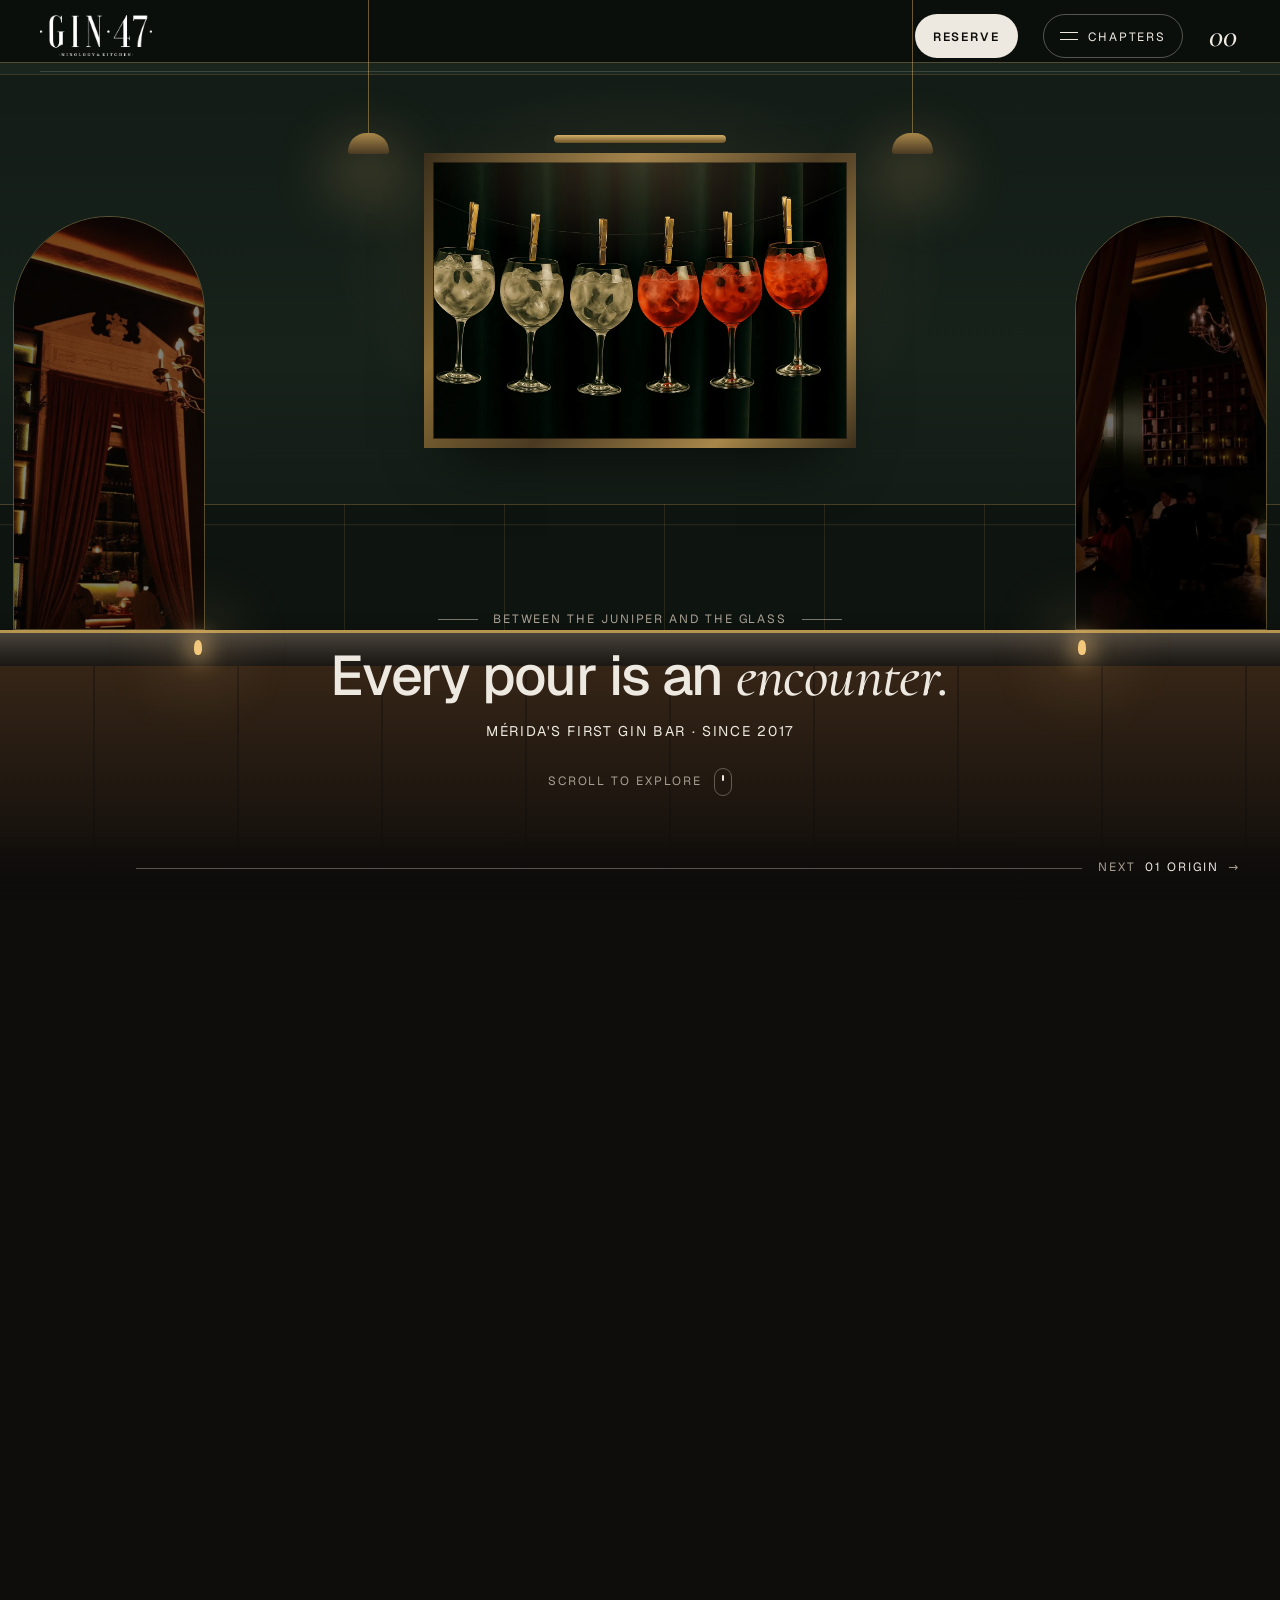
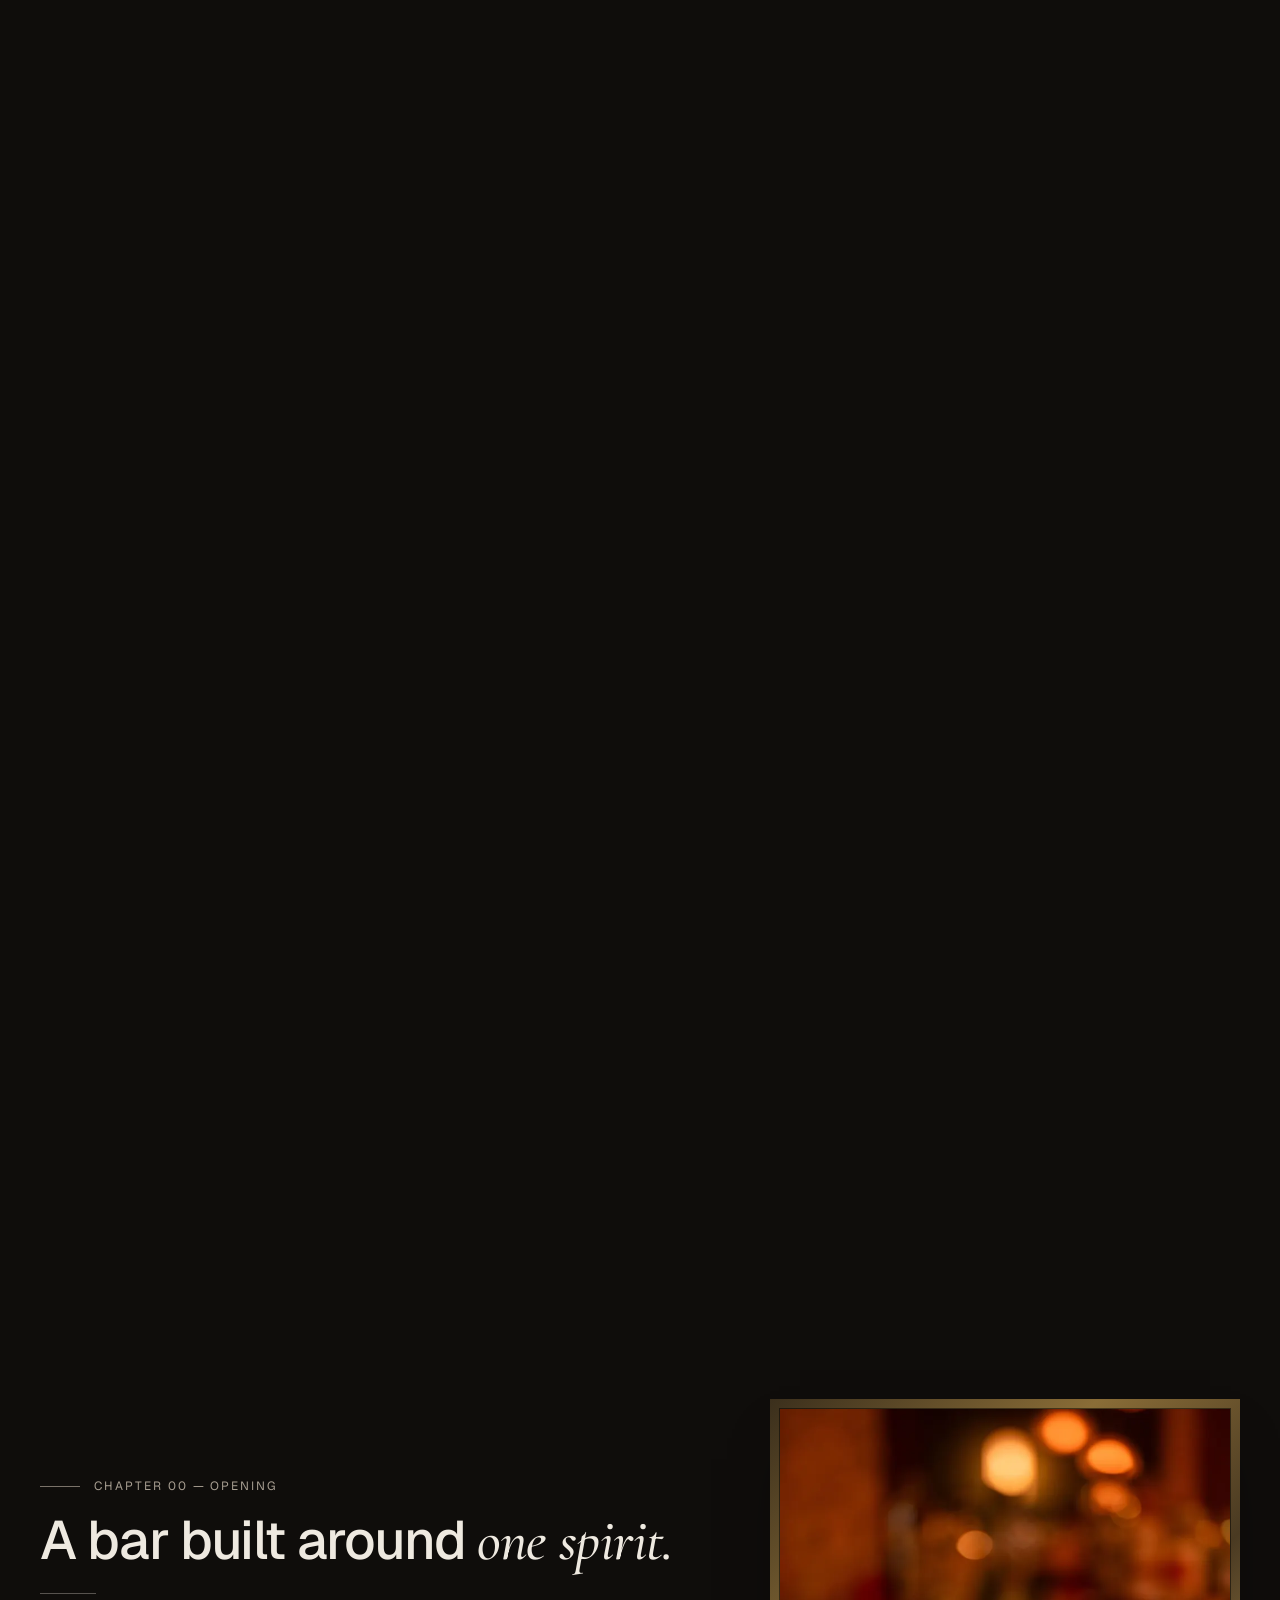
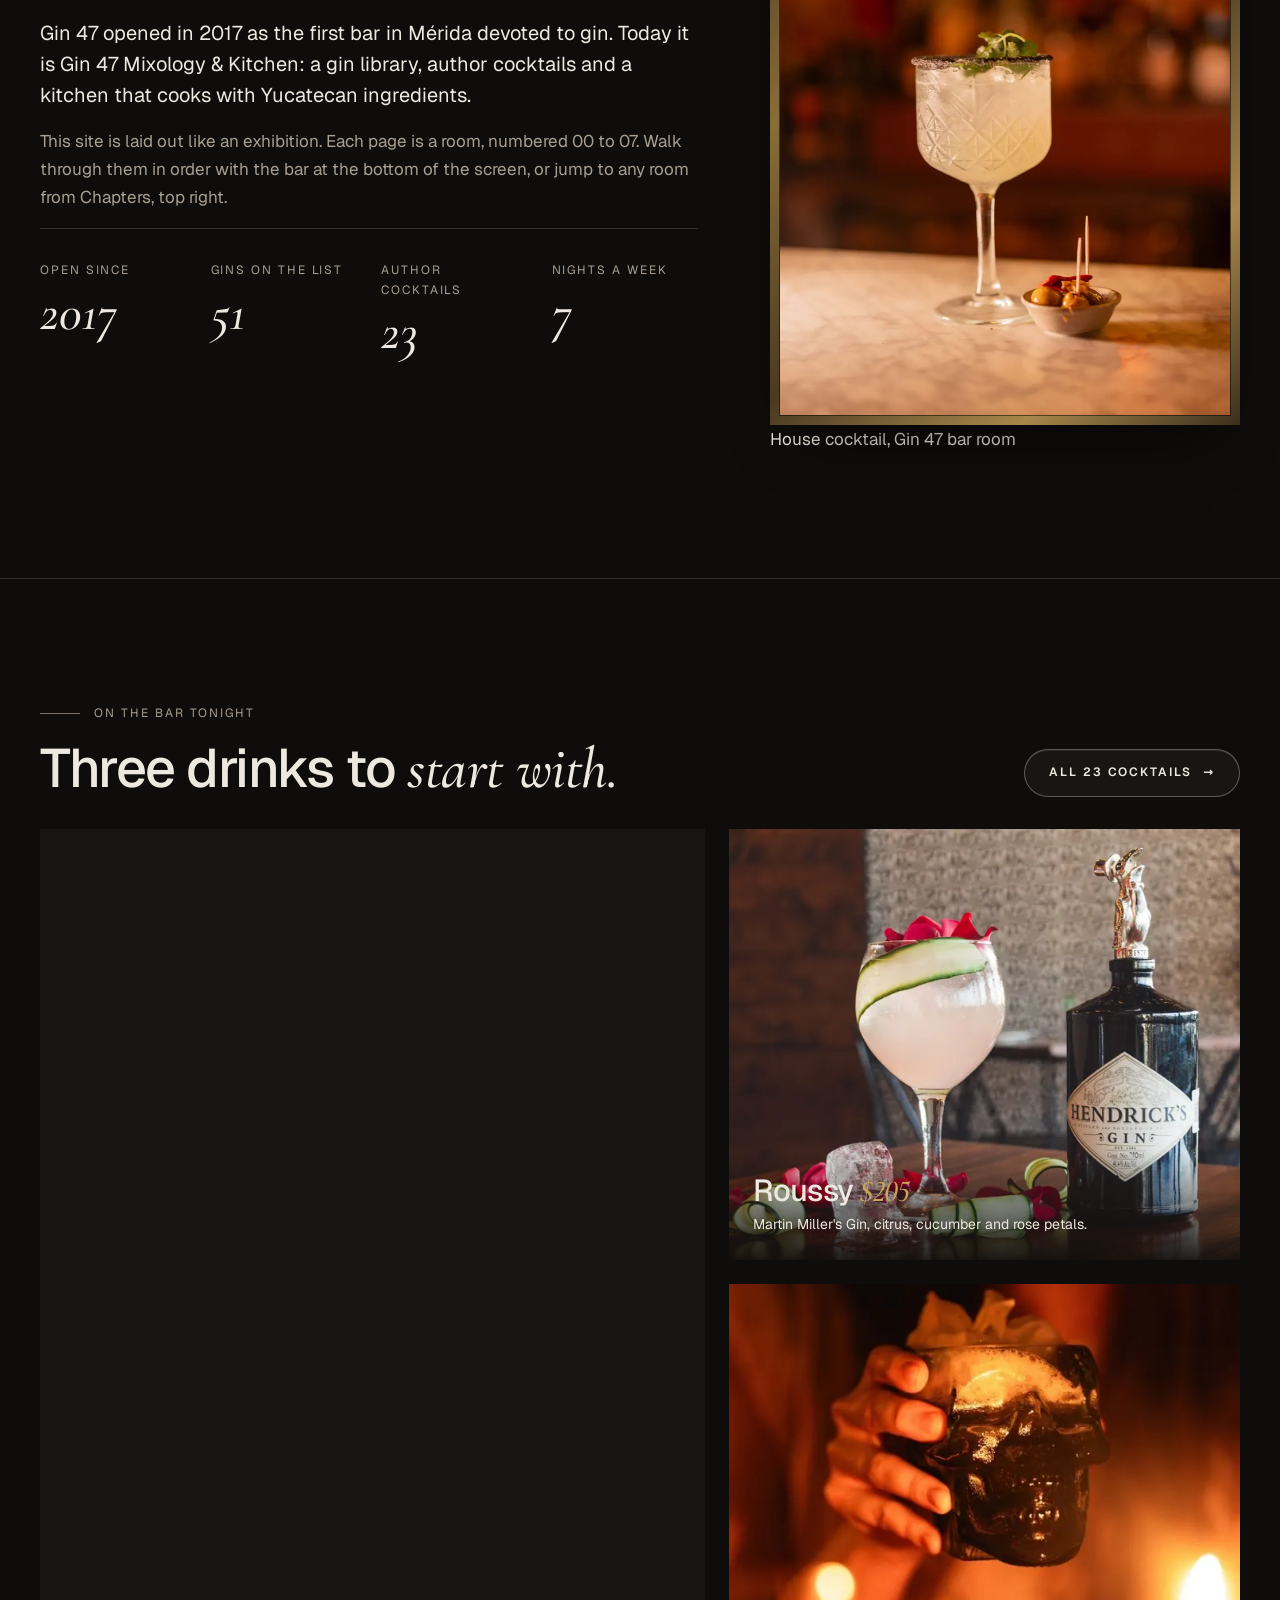
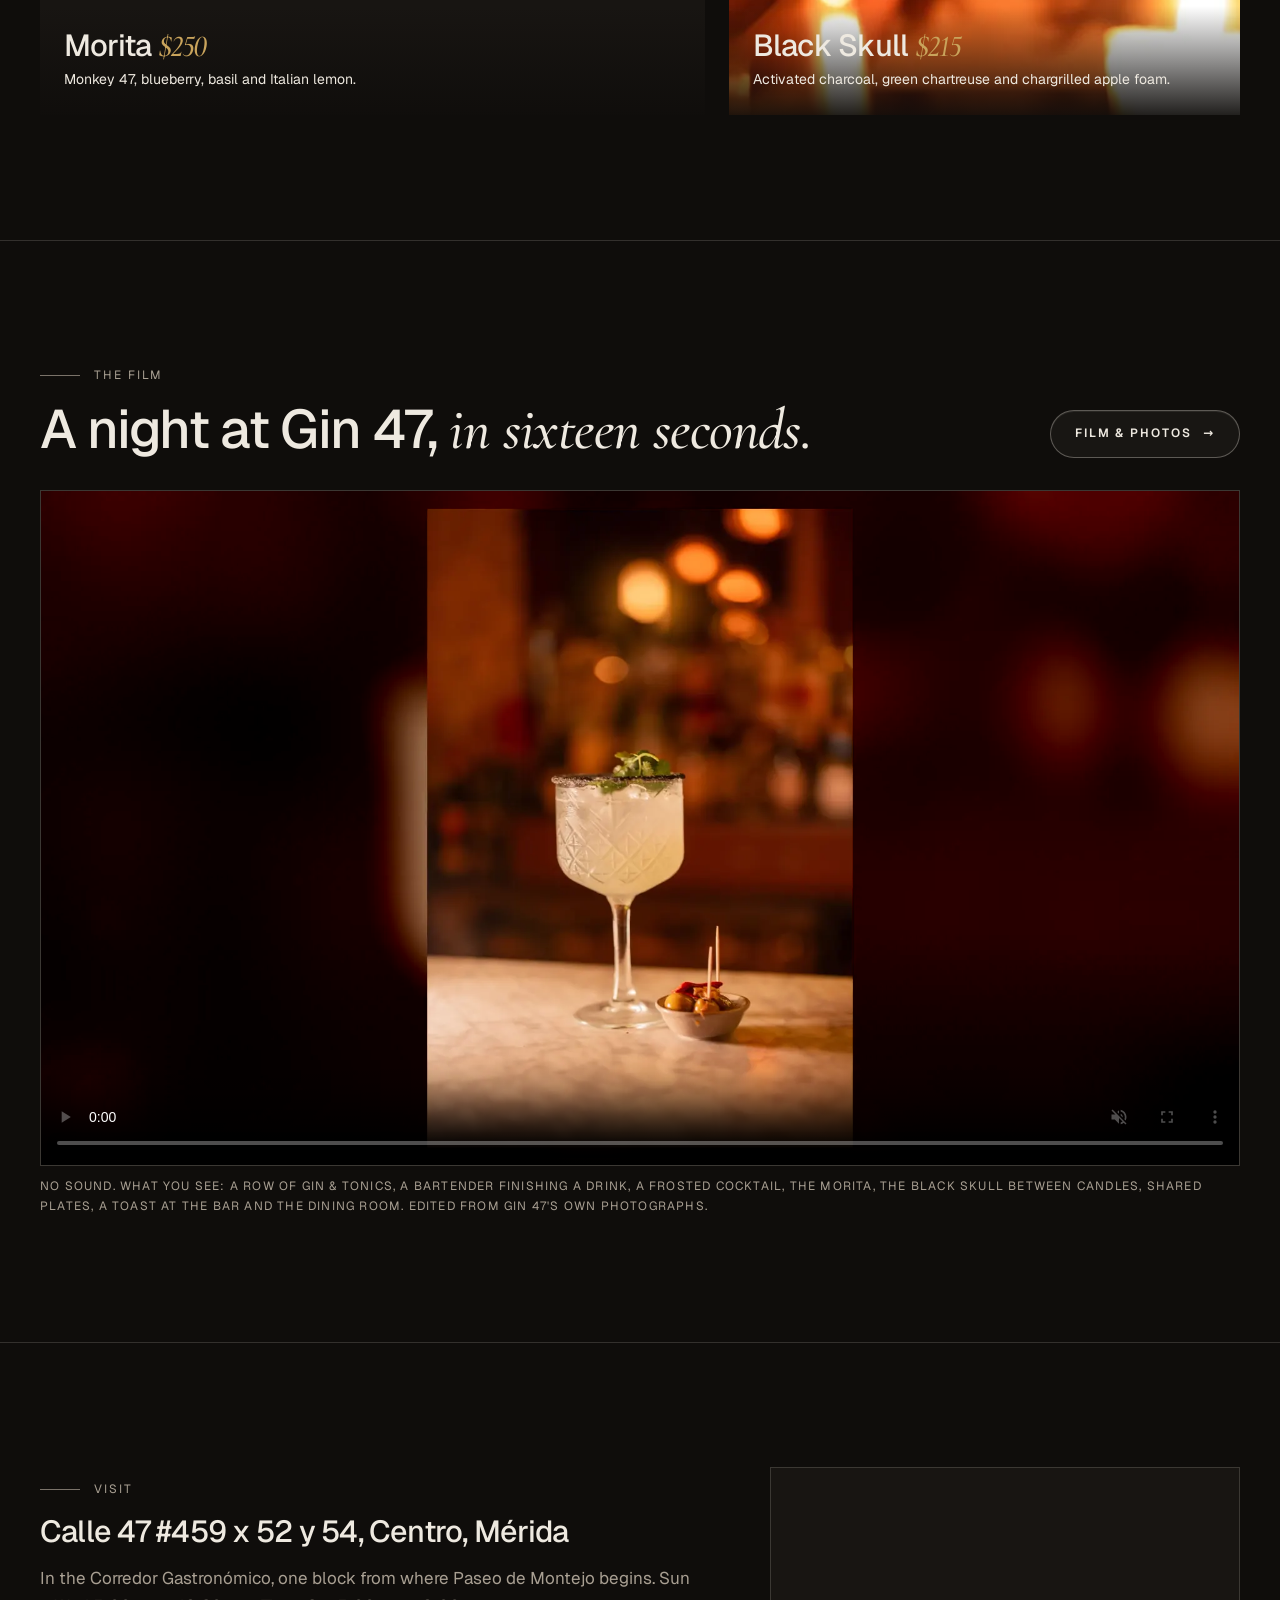
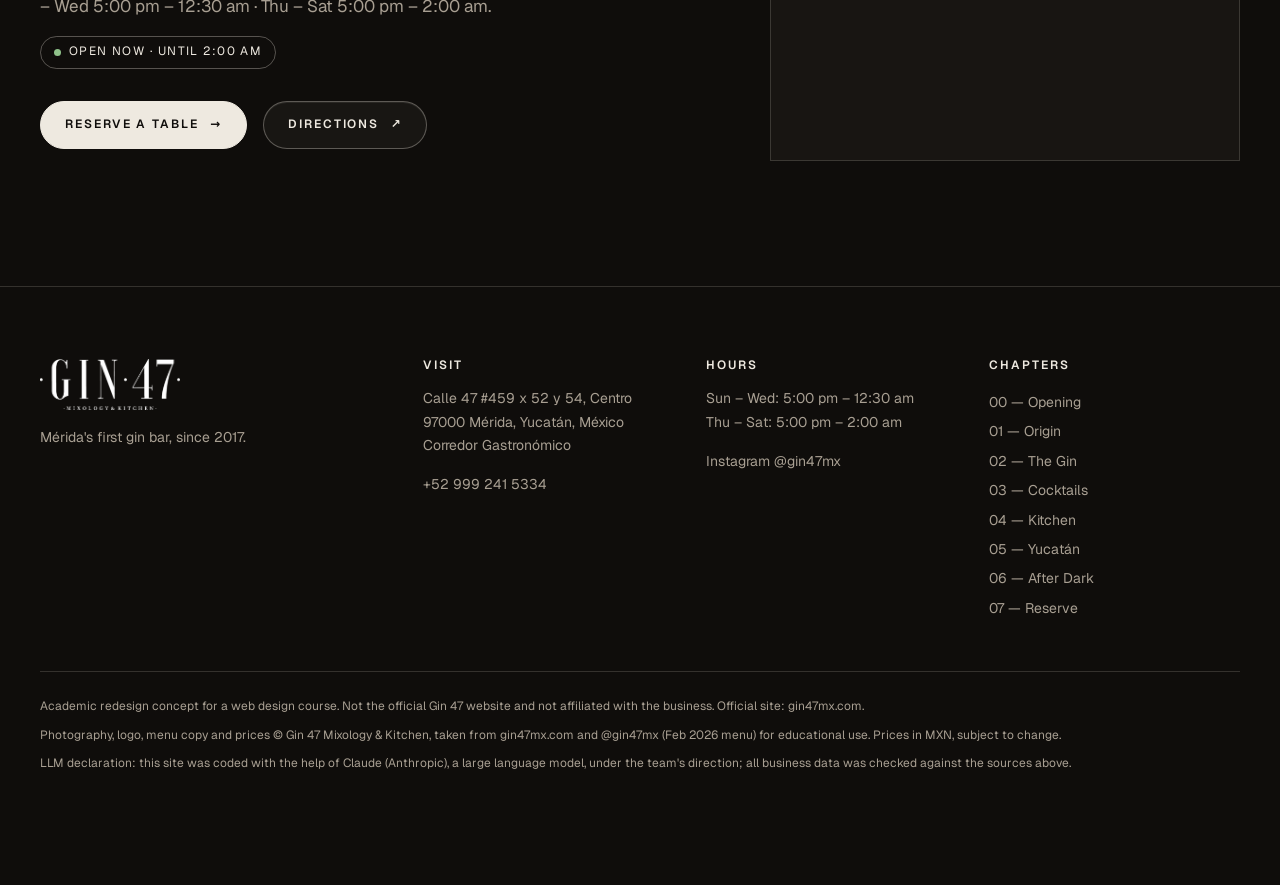
==== commit 83a995fb: "Chapters dialog scrolls; paintings shown whole; sharper 1080p film" ====
--- a/index.html
+++ b/index.html
@@ -12,7 +12,7 @@
 <meta property="og:type" content="website">
 <link rel="icon" href="img/favicon.png" type="image/png">
 <link rel="preload" href="fonts/geist-var.woff2" as="font" type="font/woff2" crossorigin>
-<link rel="stylesheet" href="css/styles.css">
+<link rel="stylesheet" href="css/styles.css?v=2">
 <script>document.documentElement.classList.add('js');</script>
 </head>
 <body data-chapter="00">
@@ -40,7 +40,7 @@
   </div>
 </header>
 
-<dialog class="index-dialog" id="chapter-index" aria-labelledby="index-title">
+<dialog class="index-dialog" id="chapter-index" aria-labelledby="index-title" data-lenis-prevent>
   <div class="container">
     <div class="index-dialog__top">
       <p id="index-title" class="eyebrow" style="margin:0">The exhibition — 8 rooms</p>
@@ -271,7 +271,7 @@
       <div class="video-frame">
         <video controls playsinline muted preload="metadata" poster="video/gin47-night-poster.webp" width="1280" height="720" aria-describedby="home-film-desc">
           <source src="video/gin47-night.mp4" type="video/mp4">
-          Your browser cannot play this video. <a href="video/gin47-night.mp4">Download the film (MP4, 1.6 MB)</a>.
+          Your browser cannot play this video. <a href="video/gin47-night.mp4">Download the film (MP4, 5.2 MB)</a>.
         </video>
       </div>
       <figcaption id="home-film-desc" class="caption">No sound. What you see: a row of gin &amp; tonics, a bartender finishing a drink, a frosted cocktail, the Morita, the Black Skull between candles, shared plates, a toast at the bar and the dining room. Edited from Gin 47's own photographs.</figcaption>
@@ -349,6 +349,6 @@
 <script src="js/vendor/gsap.min.js" defer></script>
 <script src="js/vendor/ScrollTrigger.min.js" defer></script>
 <script src="js/vendor/lenis.min.js" defer></script>
-<script src="js/main.js" defer></script>
+<script src="js/main.js?v=2" defer></script>
 </body>
 </html>
--- a/css/styles.css
+++ b/css/styles.css
@@ -181,6 +181,7 @@
 .index-dialog {
   width: 100%; max-width: none; height: 100%; max-height: none; margin: 0; padding: 0; border: 0;
   background: var(--ink); color: var(--bone);
+  overflow-y: auto; overscroll-behavior: contain;
 }
 .index-dialog::backdrop { background: rgba(15, 13, 11, 0.6); }
 .index-dialog[open] { animation: fade-in 0.45s var(--ease); }
@@ -500,7 +501,7 @@
   background: radial-gradient(ellipse 55% 50% at 50% 28%, rgba(240, 196, 120, 0.13), transparent 70%);
 }
 .exhibit__frame { position: relative; padding: clamp(8px, 1cqw, 14px); }
-.exhibit__frame img { display: block; width: 50cqw; height: 50cqh; object-fit: cover; }
+.exhibit__frame img { display: block; width: auto; height: 50cqh; max-width: 62cqw; object-fit: cover; }
 .exhibit__label { /* museum label */
   position: absolute; right: 0; top: calc(100% + 1.4rem); margin: 0; padding: 0.5rem 0.9rem;
   background: var(--paper); color: var(--paper-ink); font-size: 0.8rem; font-weight: 600; letter-spacing: 0.12em; text-transform: uppercase; white-space: nowrap;
@@ -509,6 +510,9 @@
 .wall__shade { /* darkens the painting under the chapter text */
   position: absolute; inset: 0; z-index: 1; opacity: 0; pointer-events: none;
   background: linear-gradient(to bottom, rgba(15, 13, 11, 0.92), rgba(15, 13, 11, 0.72) 45%, rgba(15, 13, 11, 0.92));
+}
+@media (min-width: 1000px) { /* text sits left and bottom-right: shade there, keep the painting lit */
+  .wall__shade { background: linear-gradient(to right, rgba(15, 13, 11, 0.9), rgba(15, 13, 11, 0.55) 38%, rgba(15, 13, 11, 0.12) 60%, rgba(15, 13, 11, 0.5)); }
 }
 
 
